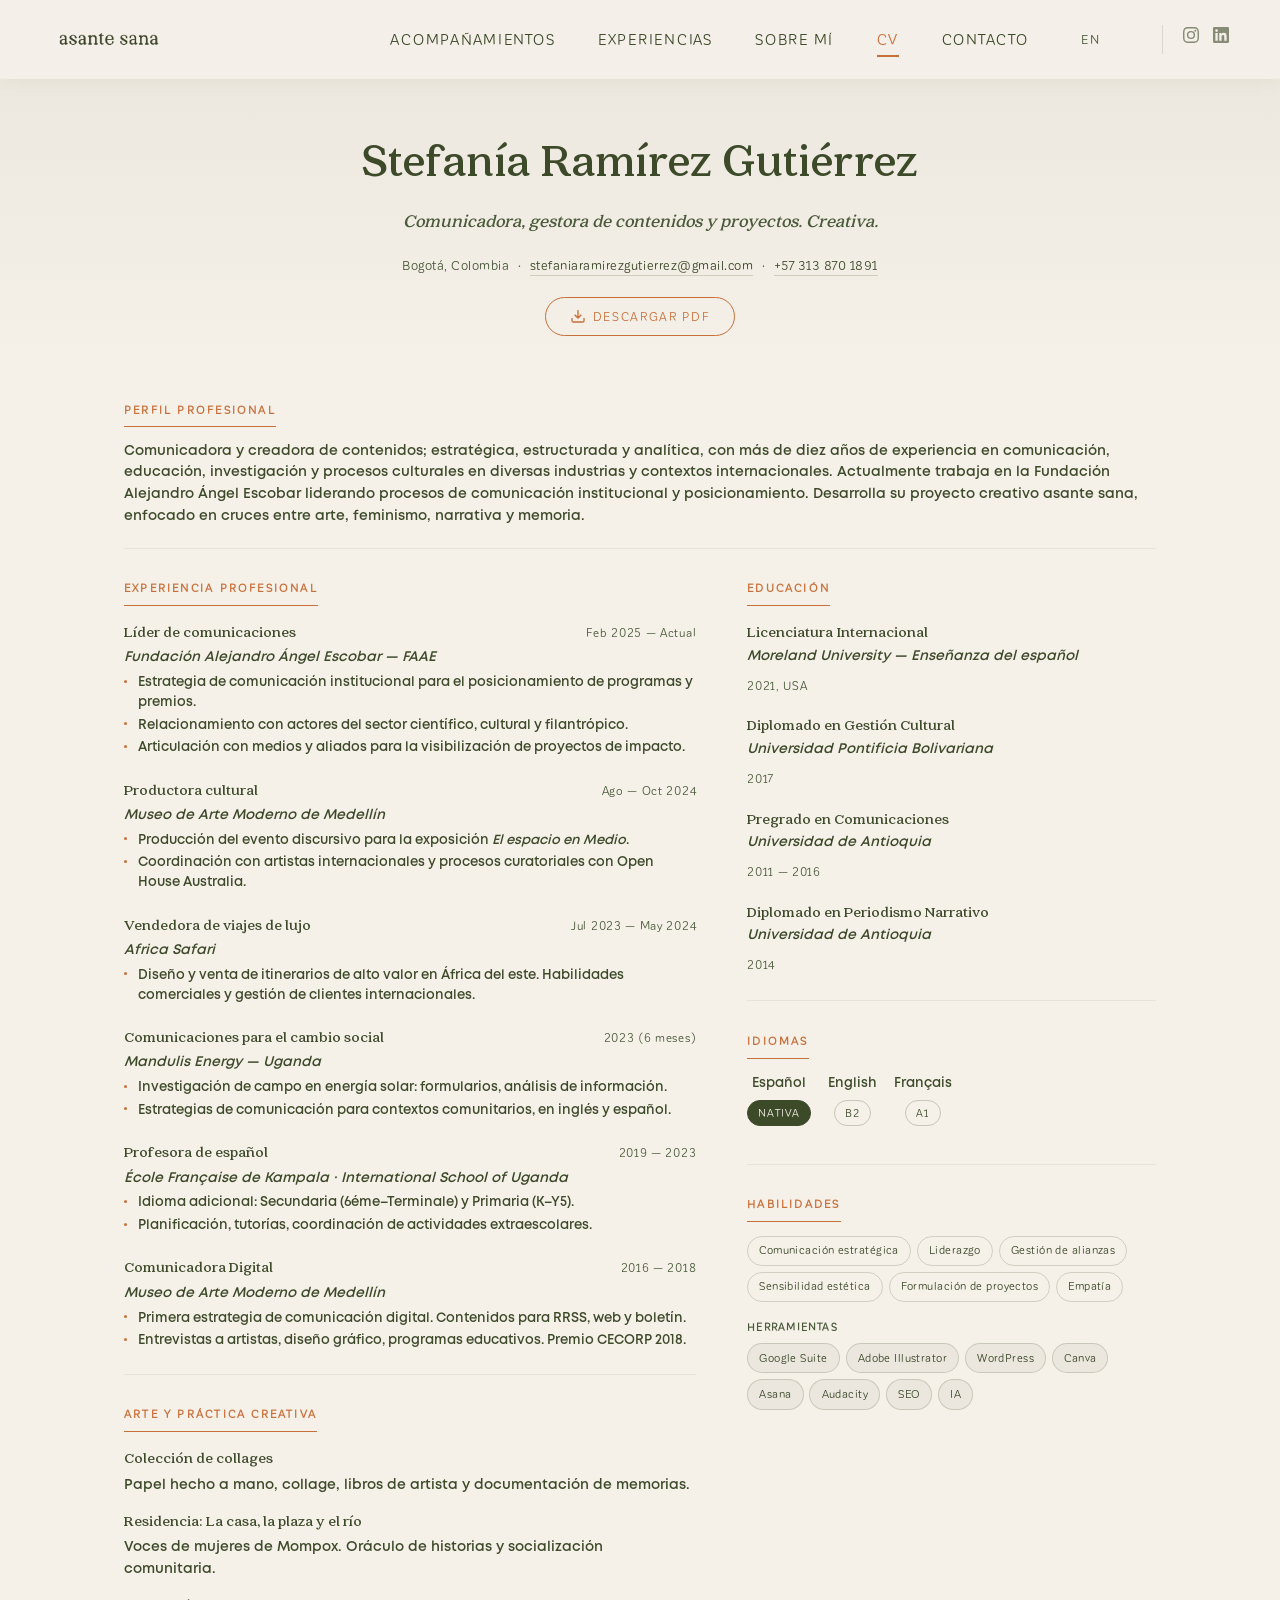
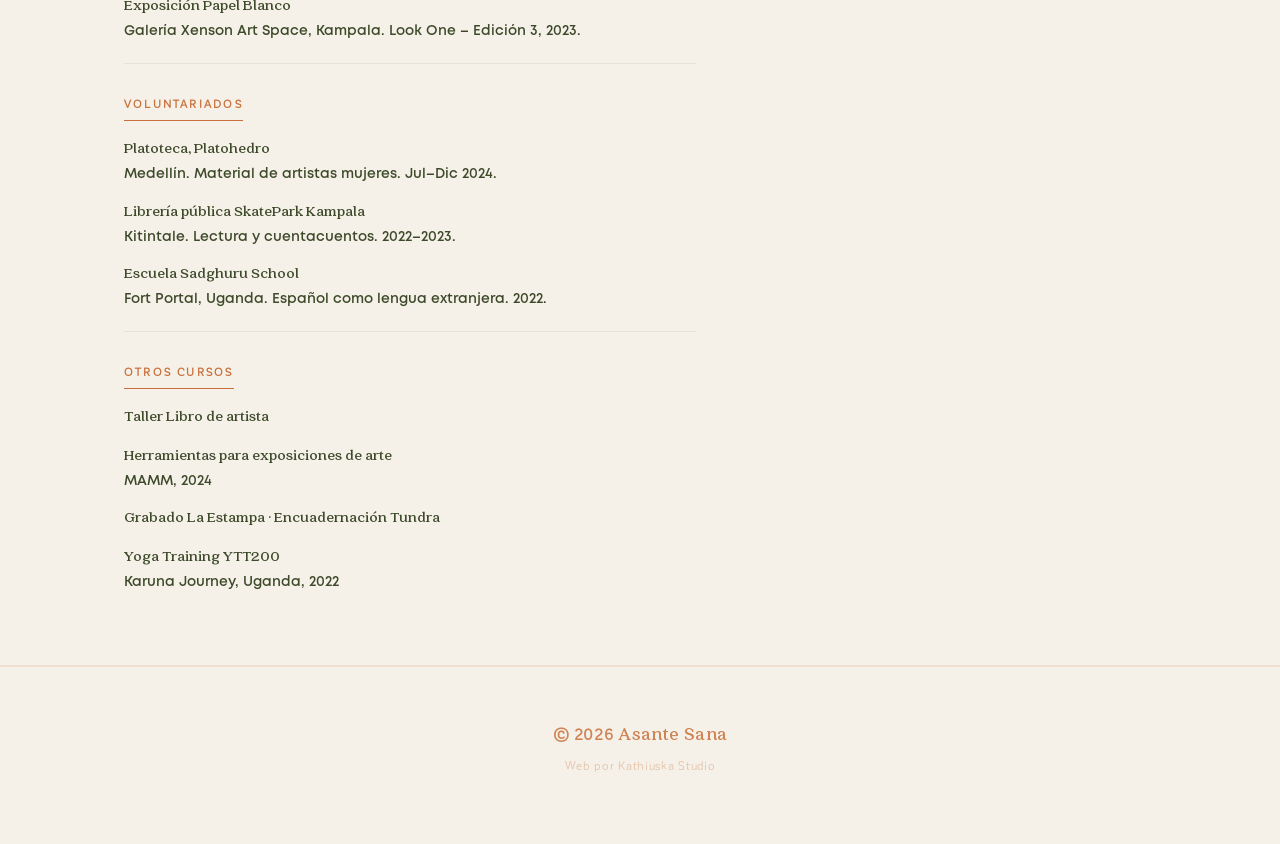
==== site/cv.html @ ee2e1db3 "CV: balance columns - move Arte/Voluntariados/Cursos to left side" ====
<!DOCTYPE html>
<html lang="es">
<head>
  <meta charset="UTF-8">
  <meta name="viewport" content="width=device-width, initial-scale=1.0">
  <title>CV — Stefanía Ramírez Gutiérrez | Asante Sana</title>
  <meta name="description" content="Hoja de vida de Stefanía Ramírez Gutiérrez. Comunicadora estratégica, gestora cultural y creadora con más de diez años de experiencia.">
  <link rel="stylesheet" href="index.css">
  <link rel="stylesheet" href="cv.css">
</head>
<body class="cv-page">

  <!-- ====== NAVIGATION ====== -->
  <nav class="nav scrolled" id="nav">
    <a href="index.html" class="nav__logo">
      <img src="img/logo/Logo AsanteSana-19.png" alt="Asante Sana">
    </a>
    <div class="nav__links" id="navLinks">
      <a href="index.html#servicios" class="nav__link">Acompañamientos</a>
      <a href="index.html#testimonios" class="nav__link">Experiencias</a>
      <a href="index.html#soy" class="nav__link">Sobre mí</a>
      <a href="cv.html" class="nav__link nav__link--active">CV</a>
      <a href="index.html#contacto" class="nav__link">Contacto</a>
      <a href="en.html" class="nav__lang">EN</a>
      <div class="nav__socials">
        <a href="https://www.instagram.com/hola_asante_sana/" target="_blank" aria-label="Instagram"><svg viewBox="0 0 24 24" width="16" height="16" fill="currentColor"><path d="M12 2.163c3.204 0 3.584.012 4.85.07 3.252.148 4.771 1.691 4.919 4.919.058 1.265.069 1.645.069 4.849 0 3.205-.012 3.584-.069 4.849-.149 3.225-1.664 4.771-4.919 4.919-1.266.058-1.644.07-4.85.07-3.204 0-3.584-.012-4.849-.07-3.26-.149-4.771-1.699-4.919-4.92-.058-1.265-.07-1.644-.07-4.849 0-3.204.013-3.583.07-4.849.149-3.227 1.664-4.771 4.919-4.919 1.266-.057 1.645-.069 4.849-.069zM12 0C8.741 0 8.333.014 7.053.072 2.695.272.273 2.69.073 7.052.014 8.333 0 8.741 0 12c0 3.259.014 3.668.072 4.948.2 4.358 2.618 6.78 6.98 6.98C8.333 23.986 8.741 24 12 24c3.259 0 3.668-.014 4.948-.072 4.354-.2 6.782-2.618 6.979-6.98.059-1.28.073-1.689.073-4.948 0-3.259-.014-3.667-.072-4.947-.196-4.354-2.617-6.78-6.979-6.98C15.668.014 15.259 0 12 0zm0 5.838a6.162 6.162 0 100 12.324 6.162 6.162 0 000-12.324zM12 16a4 4 0 110-8 4 4 0 010 8zm6.406-11.845a1.44 1.44 0 100 2.881 1.44 1.44 0 000-2.881z"/></svg></a>
        <a href="https://www.linkedin.com/in/stefaniarg/" target="_blank" aria-label="LinkedIn"><svg viewBox="0 0 24 24" width="16" height="16" fill="currentColor"><path d="M20.447 20.452h-3.554v-5.569c0-1.328-.027-3.037-1.852-3.037-1.853 0-2.136 1.445-2.136 2.939v5.667H9.351V9h3.414v1.561h.046c.477-.9 1.637-1.85 3.37-1.85 3.601 0 4.267 2.37 4.267 5.455v6.286zM5.337 7.433a2.062 2.062 0 01-2.063-2.065 2.064 2.064 0 112.063 2.065zm1.782 13.019H3.555V9h3.564v11.452zM22.225 0H1.771C.792 0 0 .774 0 1.729v20.542C0 23.227.792 24 1.771 24h20.451C23.2 24 24 23.227 24 22.271V1.729C24 .774 23.2 0 22.222 0h.003z"/></svg></a>
      </div>
    </div>
    <div class="nav__hamburger" id="hamburger" aria-label="Abrir menú">
      <span></span><span></span><span></span>
    </div>
  </nav>

  <!-- ====== CV HEADER ====== -->
  <header class="cv-header">
    <div class="container">
      <h1 class="cv-header__name">Stefanía Ramírez Gutiérrez</h1>
      <p class="cv-header__tagline">Comunicadora, gestora de contenidos y proyectos. Creativa.</p>
      <div class="cv-header__contact">
        <span>Bogotá, Colombia</span>
        <span>·</span>
        <a href="mailto:stefaniaramirezgutierrez@gmail.com">stefaniaramirezgutierrez@gmail.com</a>
        <span>·</span>
        <a href="https://wa.me/573138701891">+57 313 870 1891</a>
      </div>
      <a href="cv-stefania.pdf" download class="cv-header__download">
        <svg viewBox="0 0 24 24" width="16" height="16" fill="none" stroke="currentColor" stroke-width="2"><path d="M21 15v4a2 2 0 01-2 2H5a2 2 0 01-2-2v-4M7 10l5 5 5-5M12 15V3"/></svg>
        Descargar PDF
      </a>
    </div>
  </header>

  <!-- ====== CV BODY ====== -->
  <main class="cv-body">
    <div class="container">

      <!-- PERFIL -->
      <section class="cv-section">
        <h2 class="cv-section__title">Perfil profesional</h2>
        <div class="cv-section__content">
          <p>Comunicadora y creadora de contenidos; estratégica, estructurada y analítica, con más de diez años de experiencia en comunicación, educación, investigación y procesos culturales en diversas industrias y contextos internacionales. Actualmente trabaja en la Fundación Alejandro Ángel Escobar liderando procesos de comunicación institucional y posicionamiento. Desarrolla su proyecto creativo <strong>asante sana</strong>, enfocado en cruces entre arte, feminismo, narrativa y memoria.</p>
        </div>
      </section>

      <!-- 2-COLUMN GRID -->
      <div class="cv-grid">
        <!-- LEFT: Experiencia -->
        <div class="cv-col--main">
          <section class="cv-section">
            <h2 class="cv-section__title">Experiencia profesional</h2>
            <div class="cv-section__content">
              <div class="cv-entry">
                <div class="cv-entry__header"><h3 class="cv-entry__role">Líder de comunicaciones</h3><span class="cv-entry__date">Feb 2025 — Actual</span></div>
                <p class="cv-entry__org">Fundación Alejandro Ángel Escobar — FAAE</p>
                <ul class="cv-entry__list">
                  <li>Estrategia de comunicación institucional para el posicionamiento de programas y premios.</li>
                  <li>Relacionamiento con actores del sector científico, cultural y filantrópico.</li>
                  <li>Articulación con medios y aliados para la visibilización de proyectos de impacto.</li>
                </ul>
              </div>
              <div class="cv-entry">
                <div class="cv-entry__header"><h3 class="cv-entry__role">Productora cultural</h3><span class="cv-entry__date">Ago — Oct 2024</span></div>
                <p class="cv-entry__org">Museo de Arte Moderno de Medellín</p>
                <ul class="cv-entry__list">
                  <li>Producción del evento discursivo para la exposición <em>El espacio en Medio</em>.</li>
                  <li>Coordinación con artistas internacionales y procesos curatoriales con Open House Australia.</li>
                </ul>
              </div>
              <div class="cv-entry">
                <div class="cv-entry__header"><h3 class="cv-entry__role">Vendedora de viajes de lujo</h3><span class="cv-entry__date">Jul 2023 — May 2024</span></div>
                <p class="cv-entry__org">Africa Safari</p>
                <ul class="cv-entry__list"><li>Diseño y venta de itinerarios de alto valor en África del este. Habilidades comerciales y gestión de clientes internacionales.</li></ul>
              </div>
              <div class="cv-entry">
                <div class="cv-entry__header"><h3 class="cv-entry__role">Comunicaciones para el cambio social</h3><span class="cv-entry__date">2023 (6 meses)</span></div>
                <p class="cv-entry__org">Mandulis Energy — Uganda</p>
                <ul class="cv-entry__list">
                  <li>Investigación de campo en energía solar: formularios, análisis de información.</li>
                  <li>Estrategias de comunicación para contextos comunitarios, en inglés y español.</li>
                </ul>
              </div>
              <div class="cv-entry">
                <div class="cv-entry__header"><h3 class="cv-entry__role">Profesora de español</h3><span class="cv-entry__date">2019 — 2023</span></div>
                <p class="cv-entry__org">École Française de Kampala · International School of Uganda</p>
                <ul class="cv-entry__list">
                  <li>Idioma adicional: Secundaria (6éme–Terminale) y Primaria (K–Y5).</li>
                  <li>Planificación, tutorías, coordinación de actividades extraescolares.</li>
                </ul>
              </div>
              <div class="cv-entry">
                <div class="cv-entry__header"><h3 class="cv-entry__role">Comunicadora Digital</h3><span class="cv-entry__date">2016 — 2018</span></div>
                <p class="cv-entry__org">Museo de Arte Moderno de Medellín</p>
                <ul class="cv-entry__list">
                  <li>Primera estrategia de comunicación digital. Contenidos para RRSS, web y boletín.</li>
                  <li>Entrevistas a artistas, diseño gráfico, programas educativos. Premio CECORP 2018.</li>
                </ul>
              </div>
            </div>
          </section>

          <section class="cv-section">
            <h2 class="cv-section__title">Arte y práctica creativa</h2>
            <div class="cv-section__content">
              <div class="cv-entry cv-entry--compact"><h3 class="cv-entry__role">Colección de collages</h3><p class="cv-entry__desc">Papel hecho a mano, collage, libros de artista y documentación de memorias.</p></div>
              <div class="cv-entry cv-entry--compact"><h3 class="cv-entry__role">Residencia: La casa, la plaza y el río</h3><p class="cv-entry__desc">Voces de mujeres de Mompox. Oráculo de historias y socialización comunitaria.</p></div>
              <div class="cv-entry cv-entry--compact"><h3 class="cv-entry__role">Exposición Papel Blanco</h3><p class="cv-entry__desc">Galería Xenson Art Space, Kampala. Look One – Edición 3, 2023.</p></div>
            </div>
          </section>

          <section class="cv-section">
            <h2 class="cv-section__title">Voluntariados</h2>
            <div class="cv-section__content">
              <div class="cv-entry cv-entry--compact"><h3 class="cv-entry__role">Platoteca, Platohedro</h3><p class="cv-entry__desc">Medellín. Material de artistas mujeres. Jul–Dic 2024.</p></div>
              <div class="cv-entry cv-entry--compact"><h3 class="cv-entry__role">Librería pública SkatePark Kampala</h3><p class="cv-entry__desc">Kitintale. Lectura y cuentacuentos. 2022–2023.</p></div>
              <div class="cv-entry cv-entry--compact"><h3 class="cv-entry__role">Escuela Sadghuru School</h3><p class="cv-entry__desc">Fort Portal, Uganda. Español como lengua extranjera. 2022.</p></div>
            </div>
          </section>

          <section class="cv-section">
            <h2 class="cv-section__title">Otros cursos</h2>
            <div class="cv-section__content">
              <div class="cv-entry cv-entry--compact"><h3 class="cv-entry__role">Taller Libro de artista</h3></div>
              <div class="cv-entry cv-entry--compact"><h3 class="cv-entry__role">Herramientas para exposiciones de arte</h3><p class="cv-entry__desc">MAMM, 2024</p></div>
              <div class="cv-entry cv-entry--compact"><h3 class="cv-entry__role">Grabado La Estampa · Encuadernación Tundra</h3></div>
              <div class="cv-entry cv-entry--compact"><h3 class="cv-entry__role">Yoga Training YTT200</h3><p class="cv-entry__desc">Karuna Journey, Uganda, 2022</p></div>
            </div>
          </section>
        </div>

        <!-- RIGHT: Educación + Idiomas + Skills -->
        <div class="cv-col--side">
          <section class="cv-section">
            <h2 class="cv-section__title">Educación</h2>
            <div class="cv-section__content">
              <div class="cv-entry cv-entry--compact"><h3 class="cv-entry__role">Licenciatura Internacional</h3><p class="cv-entry__org">Moreland University — Enseñanza del español</p><span class="cv-entry__date">2021, USA</span></div>
              <div class="cv-entry cv-entry--compact"><h3 class="cv-entry__role">Diplomado en Gestión Cultural</h3><p class="cv-entry__org">Universidad Pontificia Bolivariana</p><span class="cv-entry__date">2017</span></div>
              <div class="cv-entry cv-entry--compact"><h3 class="cv-entry__role">Pregrado en Comunicaciones</h3><p class="cv-entry__org">Universidad de Antioquia</p><span class="cv-entry__date">2011 — 2016</span></div>
              <div class="cv-entry cv-entry--compact"><h3 class="cv-entry__role">Diplomado en Periodismo Narrativo</h3><p class="cv-entry__org">Universidad de Antioquia</p><span class="cv-entry__date">2014</span></div>
            </div>
          </section>

          <section class="cv-section">
            <h2 class="cv-section__title">Idiomas</h2>
            <div class="cv-langs">
              <div class="cv-lang"><span class="cv-lang__name">Español</span><span class="cv-lang__level cv-lang__level--native">Nativa</span></div>
              <div class="cv-lang"><span class="cv-lang__name">English</span><span class="cv-lang__level">B2</span></div>
              <div class="cv-lang"><span class="cv-lang__name">Français</span><span class="cv-lang__level">A1</span></div>
            </div>
          </section>

          <section class="cv-section">
            <h2 class="cv-section__title">Habilidades</h2>
            <div class="cv-skills">
              <span class="cv-skill">Comunicación estratégica</span>
              <span class="cv-skill">Liderazgo</span>
              <span class="cv-skill">Gestión de alianzas</span>
              <span class="cv-skill">Sensibilidad estética</span>
              <span class="cv-skill">Formulación de proyectos</span>
              <span class="cv-skill">Empatía</span>
            </div>
            <h3 class="cv-tools__title">Herramientas</h3>
            <div class="cv-skills">
              <span class="cv-skill cv-skill--tool">Google Suite</span>
              <span class="cv-skill cv-skill--tool">Adobe Illustrator</span>
              <span class="cv-skill cv-skill--tool">WordPress</span>
              <span class="cv-skill cv-skill--tool">Canva</span>
              <span class="cv-skill cv-skill--tool">Asana</span>
              <span class="cv-skill cv-skill--tool">Audacity</span>
              <span class="cv-skill cv-skill--tool">SEO</span>
              <span class="cv-skill cv-skill--tool">IA</span>
            </div>
          </section>


        </div>
      </div>


    </div>
  </main>

  <!-- ====== FOOTER ====== -->
  <footer class="footer">
    <p class="footer__copy">© 2026 <span class="footer__brand">Asante Sana</span></p>
    <p class="footer__credit">Web por <a href="https://kathiuska.com" target="_blank">Kathiuska Studio</a></p>
  </footer>

  <script>
    // Mobile hamburger
    const hamburger = document.getElementById('hamburger');
    const navLinks = document.getElementById('navLinks');
    if (hamburger) {
      hamburger.addEventListener('click', () => {
        hamburger.classList.toggle('active');
        navLinks.classList.toggle('open');
      });
    }
  </script>
</body>
</html>
---- site/index.css ----
/* ========== FONTS ========== */
@font-face {
  font-family: 'Quincy CF';
  src: url('fonts/Quincy CF Bold.ttf') format('truetype');
  font-weight: 700;
  font-style: normal;
}
@font-face {
  font-family: 'Mont';
  src: url('fonts/Mont-SemiBold.otf') format('opentype');
  font-weight: 600;
  font-style: normal;
}
@font-face {
  font-family: 'Corporative Sans';
  src: url('fonts/CorporativeSansRegular.otf') format('opentype');
  font-weight: 400;
  font-style: normal;
}

/* ========== VARIABLES ========== */
:root {
  --color-olive: #3D4A2A;
  --color-olive-light: #4E5E38;
  --color-olive-dark: #2C3620;
  --color-cream: #F5F0E8;
  --color-cream-dark: #EDE6D8;
  --color-terracotta: #C8703A;
  --color-terracotta-light: #D4844F;
  --color-white: #FEFCF9;
  --color-black: #1A1A1A;
  --color-text: #3D4A2A;
  --color-text-light: #4A5A3A;
  --font-display: 'Quincy CF', 'Georgia', serif;
  --font-body: 'Mont', 'Helvetica Neue', sans-serif;
  --font-detail: 'Corporative Sans', 'Helvetica', sans-serif;
  --transition: 0.4s cubic-bezier(0.25, 0.46, 0.45, 0.94);
  --transition-slow: 0.8s cubic-bezier(0.25, 0.46, 0.45, 0.94);
}

/* ========== RESET ========== */
*, *::before, *::after { box-sizing: border-box; margin: 0; padding: 0; }
html { scroll-behavior: smooth; font-size: 17px; }
body {
  font-family: var(--font-body);
  background-color: var(--color-cream);
  color: var(--color-text);
  line-height: 1.7;
  overflow-x: hidden;
  -webkit-font-smoothing: antialiased;
  text-rendering: optimizeLegibility;
}
::selection {
  background: rgba(200, 112, 58, 0.2);
  color: var(--color-olive-dark);
}
a { color: inherit; text-decoration: none; }
ul, ol { list-style: none; }
img { max-width: 100%; height: auto; display: block; }
button { cursor: pointer; border: none; background: none; font-family: inherit; }

/* ========== SCROLLBAR ========== */
::-webkit-scrollbar { width: 6px; }
::-webkit-scrollbar-track { background: var(--color-cream); }
::-webkit-scrollbar-thumb { background: var(--color-olive-light); border-radius: 3px; }

/* ========== NAVIGATION ========== */
.nav {
  position: fixed;
  top: 0; left: 0; right: 0;
  z-index: 1000;
  padding: 1.2rem 3rem;
  display: flex;
  justify-content: space-between;
  align-items: center;
  transition: background 0.6s ease, box-shadow 0.6s ease;
  background: transparent;
}
.nav.scrolled {
  background: rgba(245, 240, 232, 0.95);
  backdrop-filter: blur(12px);
  -webkit-backdrop-filter: blur(12px);
  box-shadow: 0 1px 20px rgba(61, 74, 42, 0.06);
}
/* Nav on olive sections */
.nav.nav--olive.scrolled {
  background: rgba(44, 54, 32, 0.92);
  box-shadow: 0 1px 20px rgba(0, 0, 0, 0.1);
}
.nav.nav--olive.scrolled .nav__link { color: var(--color-cream); }
.nav.nav--olive.scrolled .nav__link:hover { color: var(--color-terracotta-light); }
.nav.nav--olive.scrolled .nav__logo img { filter: brightness(0) invert(1); }
.nav.nav--olive.scrolled .nav__cta { border-color: rgba(245,240,232,0.4); color: var(--color-cream); }
.nav.nav--olive.scrolled .nav__lang { color: rgba(245, 240, 232, 0.5); }
/* Nav on terracotta sections */
.nav.nav--terracotta.scrolled {
  background: rgba(170, 80, 35, 0.92);
  box-shadow: 0 1px 20px rgba(0, 0, 0, 0.1);
}
.nav.nav--terracotta.scrolled .nav__link { color: var(--color-cream); }
.nav.nav--terracotta.scrolled .nav__link:hover { opacity: 0.7; }
.nav.nav--terracotta.scrolled .nav__logo img { filter: brightness(0) invert(1); }
.nav.nav--terracotta.scrolled .nav__cta { border-color: rgba(245,240,232,0.4); color: var(--color-cream); }
.nav.nav--terracotta.scrolled .nav__lang { color: rgba(245, 240, 232, 0.5); }
.nav__logo img {
  height: 38px;
  transition: height 0.4s ease, filter 0.6s ease;
  filter: brightness(0) invert(1);
}
.nav.scrolled .nav__logo img { height: 32px; filter: none; }
.nav__links {
  display: flex;
  gap: 2.5rem;
  align-items: center;
}
.nav__link {
  font-family: var(--font-detail);
  font-size: 0.85rem;
  letter-spacing: 0.12em;
  text-transform: uppercase;
  color: var(--color-cream);
  position: relative;
  padding: 0.3rem 0;
  transition: color 0.6s ease;
}
.nav.scrolled .nav__link { color: var(--color-olive); }
.nav__link::after {
  content: '';
  position: absolute;
  bottom: 0; left: 0;
  width: 0; height: 1.5px;
  background: var(--color-cream);
  transition: width 0.4s ease, background 0.6s ease;
}
.nav.scrolled .nav__link::after { background: var(--color-terracotta); }
.nav__link:hover::after { width: 100%; }
.nav__link:hover { color: var(--color-cream); opacity: 0.8; }
.nav.scrolled .nav__link:hover { color: var(--color-terracotta); opacity: 1; }
.nav__cta {
  font-family: var(--font-detail);
  font-size: 0.8rem;
  letter-spacing: 0.12em;
  text-transform: uppercase;
  padding: 0.7rem 1.8rem;
  border: 1.5px solid rgba(245, 240, 232, 0.6);
  border-radius: 50px;
  color: var(--color-cream);
  transition: color 0.6s ease, border-color 0.6s ease, background 0.3s ease;
}
.nav.scrolled .nav__cta { border-color: var(--color-olive); color: var(--color-olive); }
.nav__cta:hover {
  background: var(--color-cream);
  color: var(--color-terracotta);
  border-color: var(--color-cream);
}
.nav.scrolled .nav__cta:hover {
  background: var(--color-olive);
  color: var(--color-cream);
}
.nav__lang {
  font-family: var(--font-detail);
  font-size: 0.72rem;
  letter-spacing: 0.15em;
  text-transform: uppercase;
  color: rgba(245, 240, 232, 0.6);
  padding: 0.5rem 0.6rem;
  display: inline-block;
  text-decoration: none;
  cursor: pointer;
  transition: color 0.6s ease;
}
.nav.scrolled .nav__lang { color: var(--color-text-light); }
.nav__lang:hover { color: var(--color-terracotta); }
.nav__socials {
  display: flex;
  gap: 0.8rem;
  align-items: center;
  margin-left: 0.5rem;
  padding-left: 1.2rem;
  border-left: 1px solid rgba(245, 240, 232, 0.2);
}
.nav.scrolled .nav__socials { border-left-color: rgba(61, 74, 42, 0.15); }
.nav__socials a {
  color: var(--color-cream);
  opacity: 0.6;
  transition: opacity 0.3s ease, color 0.6s ease;
}
.nav__socials a:hover { opacity: 1; }
.nav.scrolled .nav__socials a { color: var(--color-olive); }
/* Mobile menu */
.nav__hamburger {
  display: none;
  flex-direction: column;
  gap: 5px;
  cursor: pointer;
  z-index: 1001;
}
.nav__hamburger span {
  width: 24px; height: 2px;
  background: var(--color-cream);
  transition: background 0.6s ease, transform 0.3s ease, opacity 0.3s ease;
  display: block;
}
.nav.scrolled .nav__hamburger span { background: var(--color-olive); }
.nav__hamburger.active span:nth-child(1) { transform: rotate(45deg) translate(5px, 5px); }
.nav__hamburger.active span:nth-child(2) { opacity: 0; }
.nav__hamburger.active span:nth-child(3) { transform: rotate(-45deg) translate(5px, -5px); }

/* ========== HERO ========== */
.hero {
  min-height: 100vh;
  display: flex;
  flex-direction: column;
  justify-content: center;
  align-items: center;
  text-align: center;
  padding: 6rem 2rem 4rem;
  position: relative;
  overflow: hidden;
  background: linear-gradient(160deg, #C8703A 0%, #B5612E 35%, #A05528 70%, #8B4722 100%);
}
.hero__texture {
  position: absolute;
  top: 0; left: 0; right: 0; bottom: 0;
  opacity: 0.08;
  background-image: url('img/paper10.jpg');
  background-size: cover;
  background-position: center;
  pointer-events: none;
  mix-blend-mode: soft-light;
}
.hero__canvas {
  position: absolute;
  top: 0; left: 0;
  width: 100%; height: 100%;
  pointer-events: none;
  z-index: 1;
  transition: opacity 0.4s ease;
}
.hero__logo {
  position: relative;
  z-index: 2;
  width: min(420px, 70vw);
  margin-bottom: 1.2rem;
  animation: fadeUp 1.2s var(--transition) both;
}
.hero__tagline {
  font-family: var(--font-detail);
  font-size: 0.9rem;
  letter-spacing: 0.3em;
  text-transform: uppercase;
  color: rgba(245, 240, 232, 0.7);
  margin-bottom: 3rem;
  animation: fadeUp 1.2s var(--transition) 0.3s both;
}
.hero__mission {
  position: relative;
  z-index: 2;
  max-width: 700px;
  font-family: var(--font-display);
  font-size: clamp(1.5rem, 3vw, 2.1rem);
  line-height: 1.55;
  color: var(--color-cream);
  animation: fadeUp 1.2s var(--transition) 0.5s both;
  text-wrap: balance;
}
.hero__scroll {
  position: absolute;
  bottom: 2.5rem;
  left: 50%;
  transform: translateX(-50%);
  animation: bounce 2.5s infinite;
  z-index: 2;
}
.hero__scroll span {
  display: block;
  width: 1px;
  height: 48px;
  background: linear-gradient(to bottom, rgba(245, 240, 232, 0), rgba(245, 240, 232, 0.5));
  margin: 0 auto;
}

/* ========== SECTION COMMON ========== */
.section {
  padding: 7rem 3rem;
  position: relative;
}
.section--alt { background: var(--color-olive); }
.section__label {
  font-family: var(--font-detail);
  font-size: 0.75rem;
  letter-spacing: 0.25em;
  text-transform: uppercase;
  color: var(--color-terracotta);
  margin-bottom: 1.2rem;
}
.section__title {
  font-family: var(--font-display);
  font-size: clamp(2rem, 4vw, 3rem);
  color: var(--color-olive);
  margin-bottom: 1.5rem;
  line-height: 1.2;
  text-wrap: balance;
}
.section__text {
  max-width: 700px;
  font-family: var(--font-detail);
  font-size: 1.05rem;
  line-height: 1.9;
  color: var(--color-text-light);
  text-align: justify;
  text-wrap: pretty;
  hyphens: auto;
  -webkit-hyphens: auto;
}
.container { max-width: 1200px; margin: 0 auto; }

/* ========== SOY / ABOUT ========== */
#soy {
  background-color: var(--color-cream);
}
#soy .section__label {
  color: var(--color-terracotta);
}
#soy .section__title {
  color: var(--color-olive);
}
#soy .about__bio {
  color: var(--color-text-light);
}
.about { overflow: hidden; }

/* ========== MISSION ========== */
.mission {
  padding: 8rem 2rem;
  text-align: center;
  background: var(--color-cream);
}
.mission__text {
  font-family: var(--font-display);
  font-size: clamp(1.8rem, 4vw, 3.2rem);
  font-weight: 700;
  line-height: 1.35;
  color: var(--color-olive);
  max-width: 800px;
  margin: 0 auto 2rem;
  text-wrap: balance;
}
.mission__cta {
  font-family: var(--font-detail);
  font-size: 0.82rem;
  letter-spacing: 0.18em;
  text-transform: uppercase;
  color: var(--color-terracotta);
  text-decoration: none;
  border-bottom: 1.5px solid var(--color-terracotta);
  padding-bottom: 0.4rem;
  transition: var(--transition);
}
.mission__cta:hover { opacity: 0.6; }

/* ========== ABOUT CTA ========== */
.about__cta {
  display: inline-block;
  margin-top: 1.5rem;
  font-family: var(--font-detail);
  font-size: 0.82rem;
  letter-spacing: 0.12em;
  color: var(--color-terracotta);
  text-decoration: none;
  border-bottom: 1px solid rgba(200, 112, 58, 0.3);
  padding-bottom: 0.3rem;
  transition: var(--transition);
}
.about__cta:hover {
  border-bottom-color: var(--color-terracotta);
}
.about__grid {
  display: grid;
  grid-template-columns: 1fr 1fr;
  gap: 5rem;
  align-items: center;
}
.about__image-wrap {
  position: relative;
  border-radius: 50% 50% 8px 8px / 38% 38% 8px 8px;
  overflow: hidden;
  aspect-ratio: 3/4;
}
.about__image-wrap img {
  width: 100%;
  height: 100%;
  object-fit: cover;
  object-position: center 20%;
  transition: var(--transition-slow);
}
.about__image-wrap:hover img { transform: scale(1.03); }
.about__image-frame {
  position: absolute;
  top: -12px; left: -12px; right: -12px; bottom: -12px;
  border: 1.5px solid var(--color-terracotta-light);
  border-radius: 50% 50% 12px 12px / 38% 38% 12px 12px;
  opacity: 0.35;
  pointer-events: none;
  transition: opacity var(--transition);
}
.about__image-wrap:hover .about__image-frame {
  opacity: 0.6;
}
.about__content { padding: 2rem 0; }
.about__bio {
  font-family: var(--font-detail);
  font-size: 1.1rem;
  line-height: 2;
  color: var(--color-text-light);
  margin-bottom: 1.5rem;
  text-align: justify;
  text-wrap: pretty;
  hyphens: auto;
  -webkit-hyphens: auto;
}

/* ========== SERVICES ========== */
#servicios {
  background: var(--color-olive);
  position: relative;
  overflow: hidden;
}
#leavesCanvas {
  position: absolute;
  top: 0; left: 0;
  width: 100%; height: 100%;
  pointer-events: none;
  z-index: 0;
}
#servicios .container {
  position: relative;
  z-index: 1;
}
#servicios .section__title {
  color: var(--color-cream);
}
.services__intro {
  text-align: center;
  max-width: 600px;
  margin: 0 auto 4rem;
}
.services__intro .section__text {
  margin: 0 auto;
  color: rgba(245, 240, 232, 0.75);
  font-family: var(--font-detail);
  font-size: 1.15rem;
  font-style: normal;
  line-height: 1.85;
  text-wrap: balance;
  text-align: center;
}
.services__modal-btn {
  display: inline-flex;
  align-items: center;
  gap: 0.5rem;
  margin-top: 1.5rem;
  font-family: var(--font-detail);
  font-size: 0.82rem;
  letter-spacing: 0.12em;
  text-transform: uppercase;
  color: var(--color-cream);
  padding: 0.8rem 2rem;
  border: 1.5px solid rgba(245, 240, 232, 0.4);
  border-radius: 50px;
  cursor: pointer;
  transition: var(--transition);
  background: transparent;
}
.services__modal-btn:hover {
  background: var(--color-cream);
  color: var(--color-olive);
  border-color: var(--color-cream);
}
.services__modal-btn svg {
  transition: transform 0.3s ease;
}
.services__modal-btn:hover svg {
  transform: translate(2px, -2px);
}
.services__grid {
  display: grid;
  grid-template-columns: repeat(auto-fit, minmax(320px, 1fr));
  gap: 2rem;
}
.service-card {
  background: var(--color-cream);
  border-radius: 4px 24px 4px 24px;
  padding: 2.5rem;
  position: relative;
  overflow: hidden;
  transition: transform 0.5s ease, box-shadow 0.5s ease, background 0.4s ease;
  border: none;
  box-shadow: 0 4px 20px rgba(0, 0, 0, 0.06);
  display: flex;
  flex-direction: column;
  align-items: center;
  text-align: center;
}
.service-card::before {
  content: '';
  position: absolute;
  top: 0; right: 0;
  width: 40px; height: 40px;
  background: var(--color-olive);
  opacity: 0.04;
  border-radius: 0 24px 0 20px;
  transition: var(--transition);
}
.service-card:hover {
  background: var(--color-white);
  transform: translateY(-5px);
  box-shadow: 0 16px 48px rgba(0, 0, 0, 0.1);
}
.service-card:hover::before {
  opacity: 0.08;
}
/* Alternating corner radius for variety */
.service-card:nth-child(2n) {
  border-radius: 24px 4px 24px 4px;
}
.service-card:nth-child(2n)::before {
  right: auto; left: 0;
  border-radius: 24px 0 20px 0;
}
/* Icon styles — terracotta color + autofill reveal */
.service-card__icon {
  width: 48px;
  height: 48px;
  object-fit: contain;
  margin-bottom: 1rem;
  /* Recolor to terracotta #C8703A */
  filter: brightness(0) saturate(100%) invert(46%) sepia(56%) saturate(600%) hue-rotate(348deg) brightness(92%) contrast(90%);
  opacity: 0;
  clip-path: circle(0% at 50% 50%);
  transition: clip-path 1s ease-out, opacity 0.6s ease, transform 0.4s ease;
}
/* Autofill: icon reveals when card scrolls into view */
.service-card.visible .service-card__icon {
  opacity: 0.85;
  clip-path: circle(75% at 50% 50%);
}
.service-card:hover .service-card__icon {
  transform: scale(1.1) rotate(-5deg);
  opacity: 1;
}
.service-card__title {
  font-family: var(--font-display);
  font-size: 1.3rem;
  color: var(--color-olive);
  margin-bottom: 0.8rem;
  line-height: 1.3;
  text-align: center;
}
.service-card__desc {
  font-family: var(--font-detail);
  font-size: 0.95rem;
  line-height: 1.8;
  color: var(--color-text-light);
  text-align: justify;
  text-wrap: pretty;
  hyphens: auto;
  -webkit-hyphens: auto;
}
.service-card__line {
  position: absolute;
  bottom: 0; left: 0; right: 0;
  height: 3px;
  background: linear-gradient(90deg, transparent 5%, var(--color-terracotta) 50%, transparent 95%);
  opacity: 0;
  transition: var(--transition);
}
.service-card:hover .service-card__line { opacity: 0.6; }

/* ========== ICON STRIP ========== */
.icon-strip {
  display: flex;
  justify-content: center;
  align-items: center;
  gap: 3rem;
  padding: 3.5rem 2rem;
  flex-wrap: wrap;
  background: var(--color-cream);
  border-top: 2px solid rgba(200, 112, 58, 0.12);
  border-bottom: 2px solid rgba(200, 112, 58, 0.12);
}
.icon-strip img {
  height: 42px;
  width: auto;
  object-fit: contain;
  opacity: 0.3;
  filter: grayscale(40%);
  transition: var(--transition);
}
.icon-strip img:hover { opacity: 0.7; filter: grayscale(0%); transform: scale(1.1) rotate(-3deg); }

/* ========== TESTIMONIALS ========== */
#testimonios {
  background: var(--color-cream);
  padding: 6rem 3rem;
  border-top: 2px solid rgba(200, 112, 58, 0.10);
}
#testimonios .section__title {
  color: var(--color-olive);
  text-align: center;
  margin-bottom: 3rem;
}
.testimonials__wrapper {
  max-width: 700px;
  margin: 0 auto;
  text-align: center;
  position: relative;
  min-height: 260px;
}
.testimonial {
  position: absolute;
  top: 0; left: 0; right: 0;
  opacity: 0;
  transform: translateY(20px);
  transition: var(--transition-slow);
  pointer-events: none;
}
.testimonial.active {
  opacity: 1;
  transform: translateY(0);
  pointer-events: auto;
}
.testimonial__quote {
  font-family: var(--font-display);
  font-size: clamp(1.2rem, 2.4vw, 1.55rem);
  line-height: 1.8;
  color: var(--color-olive);
  margin-bottom: 2rem;
  font-style: italic;
  text-wrap: balance;
}
.testimonial__quote::before { content: '\201C'; font-size: 1.5em; vertical-align: -0.15em; margin-right: 0.1em; color: var(--color-terracotta); }
.testimonial__quote::after { content: '\201D'; font-size: 1.5em; vertical-align: -0.15em; margin-left: 0.1em; color: var(--color-terracotta); }
.testimonial__author {
  font-family: var(--font-detail);
  font-size: 0.82rem;
  letter-spacing: 0.12em;
  text-transform: uppercase;
  color: var(--color-terracotta);
}
.testimonials__dots {
  display: flex;
  justify-content: center;
  gap: 1rem;
  margin-top: 1.5rem;
}
.testimonials__dot {
  width: 9px; height: 9px;
  border-radius: 50%;
  background: var(--color-olive);
  opacity: 0.2;
  cursor: pointer;
  transition: var(--transition);
}
.testimonials__dot.active { opacity: 1; background: var(--color-terracotta); transform: scale(1.3); }

/* ========== PROJECTS ========== */
.projects {
  background: var(--color-cream);
  color: var(--color-olive);
  padding: 6rem 3rem;
  border-top: 2px solid rgba(200, 112, 58, 0.15);
}
.projects .section__title {
  color: var(--color-olive);
  text-align: center;
  margin-bottom: 0.8rem;
}
.projects__subtitle {
  text-align: center;
  font-family: var(--font-detail);
  font-size: 1.15rem;
  color: var(--color-text-light);
  margin-bottom: 3.5rem;
}
.projects__grid {
  display: grid;
  grid-template-columns: repeat(3, 1fr);
  gap: 2.5rem;
  max-width: 1200px;
  margin: 0 auto;
}
.project-card {
  background: var(--color-white);
  border-radius: 16px;
  padding: 0;
  border: 1px solid rgba(61, 74, 42, 0.06);
  transition: transform 0.5s ease, box-shadow 0.5s ease;
  text-align: left;
  overflow: hidden;
  display: flex;
  flex-direction: column;
}
.project-card:hover {
  box-shadow: 0 20px 50px rgba(61, 74, 42, 0.12);
  transform: translateY(-6px);
}
.project-card__thumb {
  width: 100%;
  height: 220px;
  object-fit: cover;
  transition: transform 0.6s ease;
}
.project-card:hover .project-card__thumb {
  transform: scale(1.05);
}
.project-card__year {
  padding: 1.8rem 2rem 0;
  font-family: var(--font-detail);
  font-size: 0.78rem;
  letter-spacing: 0.18em;
  text-transform: uppercase;
  color: var(--color-terracotta);
  margin-bottom: 0.5rem;
}
.project-card__title {
  font-family: var(--font-display);
  font-size: 1.3rem;
  color: var(--color-olive);
  margin-bottom: 0.8rem;
  padding: 0 2rem;
  line-height: 1.3;
}
.project-card__desc {
  font-family: var(--font-detail);
  font-size: 0.95rem;
  line-height: 1.75;
  color: var(--color-text-light);
  margin-bottom: 1.2rem;
  padding: 0 2rem;
  text-wrap: pretty;
}
.project-card__link {
  font-family: var(--font-detail);
  font-size: 0.85rem;
  font-weight: 600;
  letter-spacing: 0.1em;
  text-transform: uppercase;
  color: var(--color-terracotta);
  display: inline-flex;
  align-items: center;
  gap: 0.5rem;
  transition: var(--transition);
  border-bottom: 1px solid rgba(200, 112, 58, 0.3);
  padding-bottom: 2px;
  margin: auto 2rem 2rem;
}
.project-card:hover .project-card__link { border-color: var(--color-terracotta); gap: 0.8rem; }
.project-card__link::after { content: '→'; }

/* ========== CONTACT ========== */
#contacto {
  background: var(--color-cream);
  padding: 6rem 3rem;
  border-top: 2px solid rgba(200, 112, 58, 0.10);
}
#contacto .section__title {
  color: var(--color-olive);
  margin-bottom: 0.8rem;
  text-align: center;
}
#contacto .section__text {
  color: var(--color-text-light);
  text-align: center;
  max-width: 500px;
  margin: 0 auto 3rem;
}
.contact__grid {
  display: grid;
  grid-template-columns: 1.4fr 0.8fr;
  gap: 3rem;
  max-width: 960px;
  margin: 0 auto;
  align-items: start;
}
.contact__form { display: flex; flex-direction: column; gap: 1.5rem; }
.contact__input, .contact__textarea {
  width: 100%;
  padding: 1rem 1.5rem;
  border: 1.5px solid rgba(61, 74, 42, 0.12);
  border-radius: 12px;
  background: var(--color-white);
  font-family: var(--font-detail);
  font-size: 0.95rem;
  color: var(--color-olive);
  transition: var(--transition);
  outline: none;
}
.contact__input:focus, .contact__textarea:focus {
  border-color: var(--color-olive);
  box-shadow: 0 0 0 3px rgba(61, 74, 42, 0.1);
}
.contact__input::placeholder, .contact__textarea::placeholder {
  color: var(--color-text-light);
  opacity: 0.5;
}
.contact__textarea { min-height: 140px; resize: vertical; }
.contact__submit {
  align-self: center;
  font-family: var(--font-detail);
  font-size: 0.85rem;
  letter-spacing: 0.12em;
  text-transform: uppercase;
  padding: 1rem 3rem;
  background: var(--color-olive);
  color: var(--color-cream);
  border-radius: 50px;
  transition: var(--transition);
}
.contact__submit:hover {
  background: var(--color-terracotta);
  color: var(--color-cream);
  transform: translateY(-2px);
}
.contact__info {
  background: var(--color-white);
  border: 1.5px solid rgba(61, 74, 42, 0.08);
  border-radius: 4px 24px 4px 24px;
  padding: 2.2rem 2rem;
  display: flex;
  flex-direction: column;
  align-items: center;
  justify-content: center;
  text-align: center;
}
.contact__info-item {
  display: flex;
  align-items: center;
  justify-content: center;
  gap: 0.6rem;
  margin-bottom: 0.9rem;
  font-family: var(--font-detail);
  font-size: 0.88rem;
  color: var(--color-text-light);
}
.contact__info-item:last-of-type { margin-bottom: 0; }
.contact__info-item a { color: var(--color-text-light); transition: var(--transition); }
.contact__info-item a:hover { color: var(--color-terracotta); }
.contact__info-icon {
  width: 18px; height: 18px;
  flex-shrink: 0;
  opacity: 0.45;
  color: var(--color-olive);
}
.contact__socials {
  display: flex;
  justify-content: center;
  gap: 0.8rem;
  margin-top: 0.5rem;
  padding-top: 0.7rem;
  border-top: 1px solid rgba(200, 112, 58, 0.08);
  width: 100%;
}
.contact__social {
  width: 40px; height: 40px;
  border-radius: 50%;
  border: 1.5px solid rgba(61, 74, 42, 0.10);
  display: flex;
  align-items: center;
  justify-content: center;
  transition: var(--transition);
}
.contact__social:hover {
  background: var(--color-olive);
  border-color: var(--color-olive);
}
.contact__social:hover svg { fill: var(--color-cream); stroke: var(--color-cream); }
.contact__social svg { width: 17px; height: 17px; fill: var(--color-olive); transition: var(--transition); }

/* ========== FOOTER ========== */
.footer {
  background: var(--color-cream);
  padding: 3rem 3rem 4rem;
  display: flex;
  flex-direction: column;
  align-items: center;
  gap: 0.4rem;
  border-top: 2px solid rgba(200, 112, 58, 0.15);
}
.footer__copy {
  font-family: var(--font-detail);
  font-size: 0.9rem;
  font-weight: 600;
  letter-spacing: 0.06em;
  color: var(--color-terracotta);
  opacity: 0.85;
}
.footer__copy .footer__brand {
  font-family: var(--font-display);
  font-size: 1.1rem;
  font-weight: 700;
  letter-spacing: 0.02em;
}
.footer__credit {
  font-family: var(--font-detail);
  font-size: 0.68rem;
  font-weight: 500;
  letter-spacing: 0.06em;
  color: var(--color-terracotta);
  opacity: 0.35;
}
.footer__credit a {
  color: var(--color-terracotta);
  text-decoration: none;
  transition: var(--transition);
}
.footer__credit a:hover {
  color: var(--color-olive);
  opacity: 1;
}
.footer__message {
  font-family: var(--font-body);
  font-size: 0.82rem;
  line-height: 1.6;
  color: var(--color-terracotta);
  opacity: 0.6;
  max-width: 480px;
  text-align: center;
}
.footer__links {
  display: flex;
  flex-direction: column;
  gap: 0.3rem;
  align-items: center;
}
.footer__doc-link {
  font-family: var(--font-detail);
  font-size: 0.78rem;
  letter-spacing: 0.08em;
  color: var(--color-olive);
  text-decoration: none;
  border-bottom: 1px solid transparent;
  transition: var(--transition);
}
.footer__doc-link:hover {
  border-bottom-color: var(--color-olive);
}

/* ========== PROCESS MODAL ========== */
.process-modal {
  position: fixed;
  top: 0; left: 0; right: 0; bottom: 0;
  z-index: 2000;
  display: flex;
  align-items: center;
  justify-content: center;
  opacity: 0;
  pointer-events: none;
  transition: opacity 0.4s ease;
}
.process-modal.open {
  opacity: 1;
  pointer-events: auto;
}
.process-modal__overlay {
  position: absolute;
  top: 0; left: 0; right: 0; bottom: 0;
  background: rgba(26, 26, 26, 0.7);
  backdrop-filter: blur(8px);
  -webkit-backdrop-filter: blur(8px);
}
.process-modal__content {
  position: relative;
  background: var(--color-cream);
  border-radius: 20px;
  max-width: 860px;
  width: 90vw;
  max-height: 85vh;
  overflow-y: auto;
  padding: 3rem;
  transform: translateY(30px) scale(0.96);
  transition: transform 0.4s cubic-bezier(0.25, 0.46, 0.45, 0.94);
}
.process-modal.open .process-modal__content {
  transform: translateY(0) scale(1);
}
.process-modal__close {
  position: absolute;
  top: 1.2rem; right: 1.2rem;
  width: 40px; height: 40px;
  border-radius: 50%;
  display: flex;
  align-items: center;
  justify-content: center;
  background: rgba(61, 74, 42, 0.06);
  color: var(--color-olive);
  cursor: pointer;
  transition: var(--transition);
  border: none;
}
.process-modal__close:hover {
  background: var(--color-olive);
  color: var(--color-cream);
}
.process-modal__title {
  font-family: var(--font-display);
  font-size: clamp(1.6rem, 3vw, 2.2rem);
  color: var(--color-olive);
  margin-bottom: 1rem;
}
.process-modal__text {
  font-family: var(--font-detail);
  font-size: 1rem;
  line-height: 1.85;
  color: var(--color-text-light);
  max-width: 600px;
  margin-bottom: 2rem;
}
.process-modal__gallery {
  display: grid;
  grid-template-columns: repeat(3, 1fr);
  gap: 1rem;
}
.process-modal__img-wrap {
  border-radius: 12px;
  overflow: hidden;
  aspect-ratio: 4/3;
}
.process-modal__img-wrap img {
  width: 100%;
  height: 100%;
  object-fit: cover;
  transition: transform 0.6s ease;
}
.process-modal__img-wrap:hover img {
  transform: scale(1.06);
}
@media (max-width: 600px) {
  .process-modal__gallery {
    grid-template-columns: 1fr 1fr;
  }
  .process-modal__content {
    padding: 2rem 1.5rem;
  }
}

/* ========== ANIMATIONS ========== */
@keyframes fadeUp {
  from { opacity: 0; transform: translateY(30px); }
  to { opacity: 1; transform: translateY(0); }
}
@keyframes bounce {
  0%, 20%, 50%, 80%, 100% { transform: translateX(-50%) translateY(0); }
  40% { transform: translateX(-50%) translateY(-8px); }
  60% { transform: translateX(-50%) translateY(-4px); }
}
.reveal {
  opacity: 0;
  transform: translateY(30px);
  transition: opacity 0.9s cubic-bezier(0.22, 1, 0.36, 1), transform 0.9s cubic-bezier(0.22, 1, 0.36, 1);
}
.reveal.visible {
  opacity: 1;
  transform: translateY(0);
}
/* Staggered reveal for cards */
.service-card.reveal:nth-child(2) { transition-delay: 0.1s; }
.service-card.reveal:nth-child(3) { transition-delay: 0.2s; }
.service-card.reveal:nth-child(4) { transition-delay: 0.15s; }
.service-card.reveal:nth-child(5) { transition-delay: 0.25s; }
.service-card.reveal:nth-child(6) { transition-delay: 0.3s; }
.project-card.reveal:nth-child(2) { transition-delay: 0.12s; }
.project-card.reveal:nth-child(3) { transition-delay: 0.24s; }

/* ========== RESPONSIVE ========== */
@media (max-width: 900px) {
  .nav__links { display: none; }
  .nav__hamburger { display: flex; }
  .nav__links.open {
    display: flex;
    flex-direction: column;
    position: fixed;
    top: 0; left: 0; right: 0; bottom: 0;
    background: var(--color-olive);
    justify-content: center;
    align-items: center;
    gap: 2.5rem;
    z-index: 999;
  }
  .nav__links.open .nav__link { color: var(--color-cream); font-size: 1.2rem; }
  .nav__links.open .nav__cta { border-color: rgba(245,240,232,0.4); color: var(--color-cream); }
  .about__grid { grid-template-columns: 1fr; gap: 3rem; }
  .about__image-wrap { max-width: 400px; margin: 0 auto; }
  .contact__grid { grid-template-columns: 1fr; gap: 3rem; }
  .section { padding: 5rem 1.5rem; }
  .nav { padding: 1rem 1.5rem; }
  .services__grid { grid-template-columns: 1fr; }
  .projects__grid { grid-template-columns: 1fr 1fr; }
  #testimonios { padding: 5rem 1.5rem; }
}
@media (max-width: 600px) {
  .hero__logo { width: min(300px, 70vw); }
  .icon-strip { gap: 1.5rem; }
  .icon-strip img { height: 30px; }
  .projects__grid { grid-template-columns: 1fr; }
}
---- site/cv.css ----
/* ========== CV PAGE ========== */
.cv-page {
  background: var(--color-cream);
}
.nav__link--active {
  color: var(--color-terracotta) !important;
}
.nav__link--active::after {
  width: 100% !important;
  background: var(--color-terracotta) !important;
}

/* ========== CV HEADER ========== */
.cv-header {
  padding: 7rem 2rem 2rem;
  text-align: center;
  background: linear-gradient(180deg, rgba(61,74,42,0.06) 0%, transparent 100%);
}
.cv-header__name {
  font-family: var(--font-display);
  font-size: clamp(1.8rem, 4vw, 2.8rem);
  font-weight: 700;
  color: var(--color-olive);
  margin-bottom: 0.3rem;
}
.cv-header__tagline {
  font-family: var(--font-display);
  font-size: clamp(0.85rem, 1.5vw, 1.1rem);
  color: var(--color-text-light);
  font-style: italic;
  margin-bottom: 1rem;
}
.cv-header__contact {
  display: flex;
  justify-content: center;
  align-items: center;
  gap: 0.5rem;
  flex-wrap: wrap;
  font-family: var(--font-detail);
  font-size: 0.75rem;
  letter-spacing: 0.04em;
  color: var(--color-text-light);
  margin-bottom: 1.2rem;
}
.cv-header__contact a {
  color: var(--color-olive);
  text-decoration: none;
  border-bottom: 1px solid rgba(61,74,42,0.2);
  transition: border-color 0.3s ease;
}
.cv-header__contact a:hover {
  border-color: var(--color-terracotta);
  color: var(--color-terracotta);
}
.cv-header__download {
  display: inline-flex;
  align-items: center;
  gap: 0.4rem;
  font-family: var(--font-detail);
  font-size: 0.7rem;
  letter-spacing: 0.14em;
  text-transform: uppercase;
  color: var(--color-terracotta);
  text-decoration: none;
  padding: 0.5rem 1.4rem;
  border: 1.5px solid var(--color-terracotta);
  border-radius: 50px;
  transition: all 0.3s ease;
}
.cv-header__download:hover {
  background: var(--color-terracotta);
  color: var(--color-cream);
}
.cv-header__download:hover svg { stroke: var(--color-cream); }
.cv-header__download svg { flex-shrink: 0; }

/* ========== CV BODY — 2 COLUMN GRID ========== */
.cv-body {
  padding: 1.5rem 2rem 3rem;
  max-width: 1100px;
  margin: 0 auto;
}
.cv-body .container { max-width: 100%; }

.cv-grid {
  display: grid;
  grid-template-columns: 1.4fr 1fr;
  gap: 1.5rem 3rem;
}
.cv-col--main { }
.cv-col--side { }

/* ========== CV SECTIONS ========== */
.cv-section {
  margin-bottom: 1.5rem;
  padding-bottom: 1.2rem;
  border-bottom: 1px solid rgba(61,74,42,0.08);
}
.cv-section:last-child { border-bottom: none; margin-bottom: 0; }

.cv-section__title {
  font-family: var(--font-detail);
  font-size: 0.65rem;
  letter-spacing: 0.2em;
  text-transform: uppercase;
  color: var(--color-terracotta);
  margin-bottom: 0.8rem;
  padding-bottom: 0.4rem;
  border-bottom: 1.5px solid var(--color-terracotta);
  display: inline-block;
}
.cv-section__content p {
  font-family: var(--font-body);
  font-size: 0.82rem;
  line-height: 1.55;
  color: var(--color-text);
}

/* ========== CV ENTRIES ========== */
.cv-entry { margin-bottom: 1.1rem; }
.cv-entry--compact { margin-bottom: 0.7rem; }
.cv-entry:last-child { margin-bottom: 0; }

.cv-entry__header {
  display: flex;
  justify-content: space-between;
  align-items: baseline;
  flex-wrap: wrap;
  gap: 0.3rem;
  margin-bottom: 0.1rem;
}
.cv-entry__role {
  font-family: var(--font-display);
  font-size: 0.92rem;
  font-weight: 600;
  color: var(--color-olive);
  margin: 0;
}
.cv-entry__date {
  font-family: var(--font-detail);
  font-size: 0.68rem;
  letter-spacing: 0.06em;
  color: var(--color-text-light);
  white-space: nowrap;
}
.cv-entry__org {
  font-family: var(--font-body);
  font-size: 0.78rem;
  color: var(--color-terracotta);
  margin-bottom: 0.25rem;
  font-style: italic;
}
.cv-entry__desc {
  font-family: var(--font-body);
  font-size: 0.78rem;
  line-height: 1.5;
  color: var(--color-text);
  margin-top: 0.15rem;
}
.cv-entry__list {
  list-style: none;
  padding: 0;
  margin: 0;
}
.cv-entry__list li {
  font-family: var(--font-body);
  font-size: 0.78rem;
  line-height: 1.5;
  color: var(--color-text);
  padding-left: 0.8rem;
  position: relative;
  margin-bottom: 0.15rem;
}
.cv-entry__list li::before {
  content: '';
  position: absolute;
  left: 0; top: 0.5em;
  width: 3px; height: 3px;
  border-radius: 50%;
  background: var(--color-terracotta);
}

/* ========== LANGUAGES ========== */
.cv-langs {
  display: flex;
  gap: 1rem;
  margin-bottom: 1rem;
}
.cv-lang {
  display: flex;
  flex-direction: column;
  align-items: center;
  gap: 0.3rem;
}
.cv-lang__name {
  font-family: var(--font-body);
  font-size: 0.78rem;
  color: var(--color-text);
}
.cv-lang__level {
  font-family: var(--font-detail);
  font-size: 0.62rem;
  letter-spacing: 0.1em;
  text-transform: uppercase;
  color: var(--color-olive);
  padding: 0.2rem 0.6rem;
  border: 1px solid rgba(61,74,42,0.25);
  border-radius: 20px;
}
.cv-lang__level--native {
  background: var(--color-olive);
  color: var(--color-cream);
  border-color: var(--color-olive);
}

/* ========== SKILLS ========== */
.cv-skills {
  display: flex;
  flex-wrap: wrap;
  gap: 0.35rem;
  margin-bottom: 1rem;
}
.cv-skill {
  font-family: var(--font-detail);
  font-size: 0.65rem;
  letter-spacing: 0.04em;
  color: var(--color-olive);
  padding: 0.28rem 0.65rem;
  border: 1px solid rgba(61,74,42,0.2);
  border-radius: 20px;
  transition: all 0.3s ease;
}
.cv-skill:hover {
  background: var(--color-olive);
  color: var(--color-cream);
  border-color: var(--color-olive);
}
.cv-skill--tool { background: rgba(61,74,42,0.05); }
.cv-tools__title {
  font-family: var(--font-detail);
  font-size: 0.6rem;
  letter-spacing: 0.12em;
  text-transform: uppercase;
  color: var(--color-text-light);
  margin-bottom: 0.4rem;
}

/* ========== RESPONSIVE ========== */
@media (max-width: 768px) {
  .cv-header { padding: 6rem 1.2rem 1.5rem; }
  .cv-body { padding: 1rem 1.2rem 2rem; }
  .cv-grid {
    grid-template-columns: 1fr;
    gap: 0;
  }
  .cv-entry__header { flex-direction: column; gap: 0.1rem; }
  .cv-header__contact { flex-direction: column; gap: 0.2rem; }
  .cv-header__contact span:nth-child(even) { display: none; }
  .cv-langs { flex-wrap: wrap; }
}
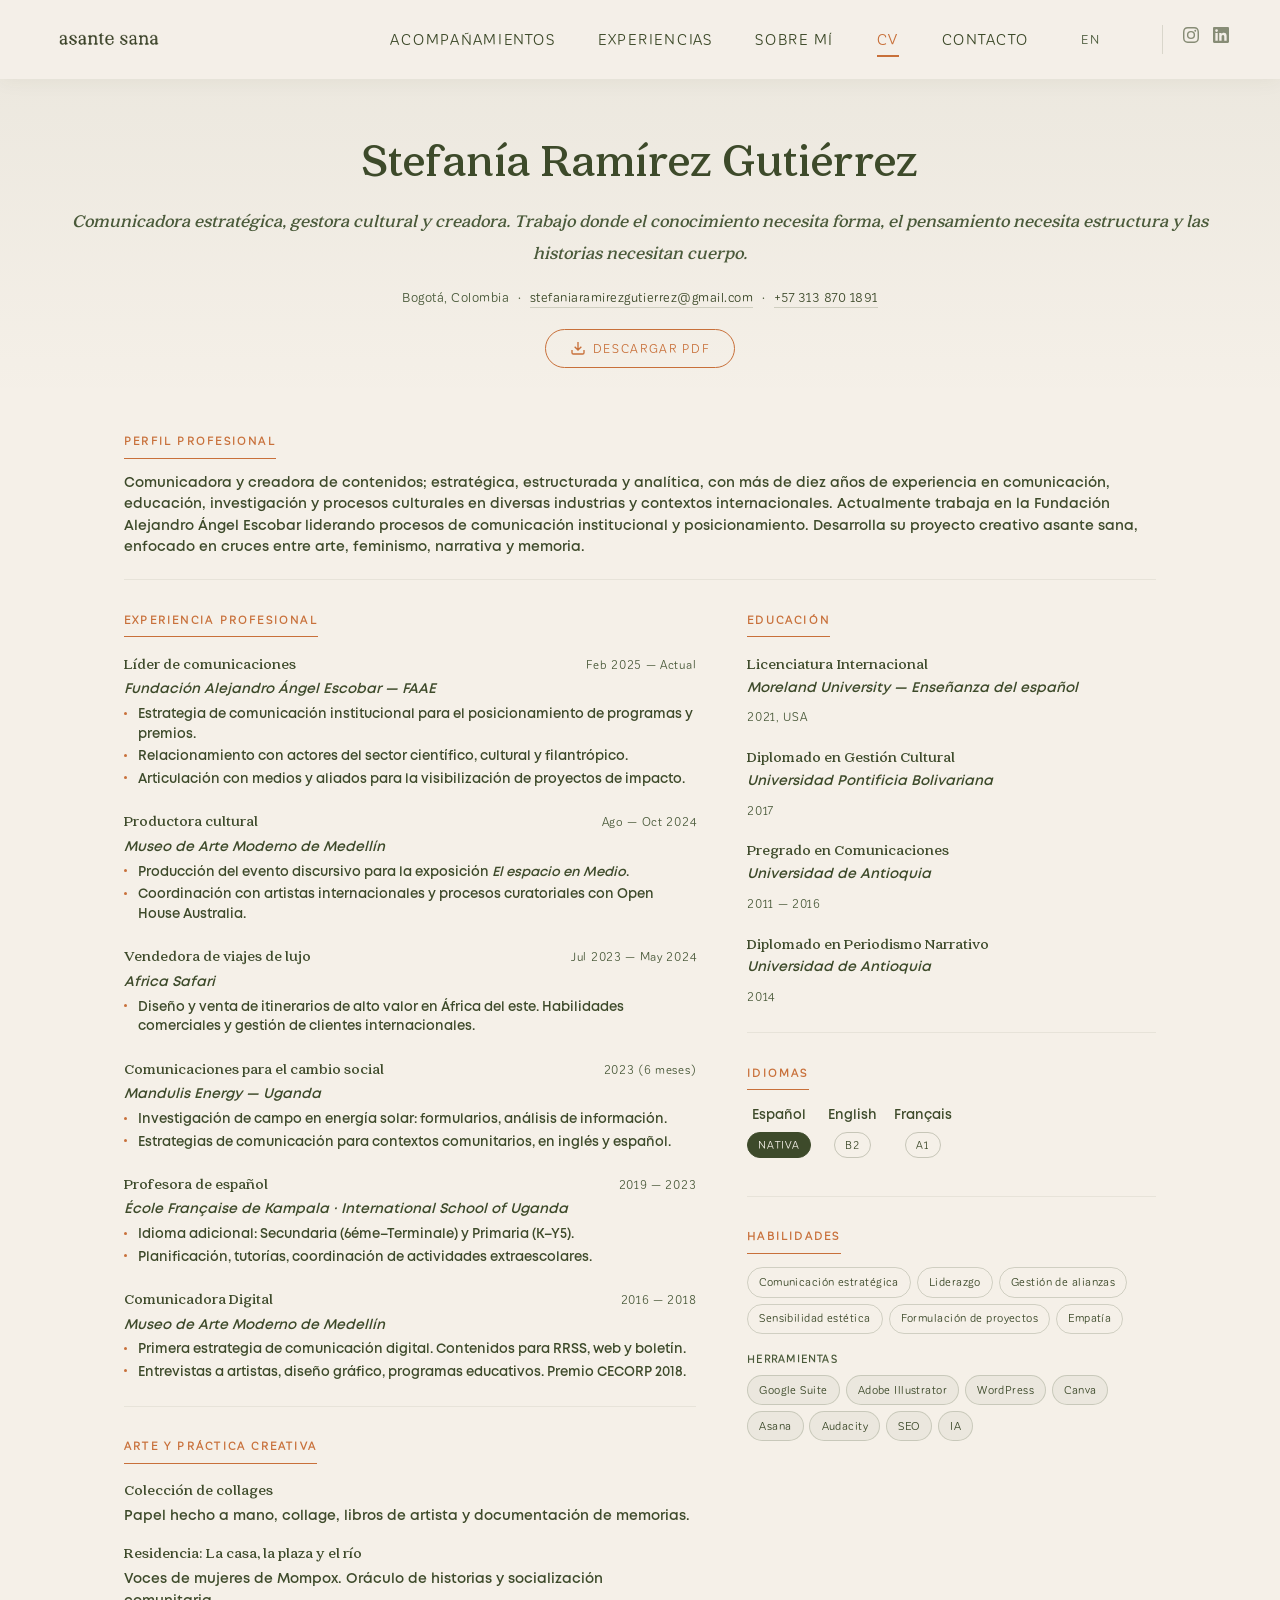
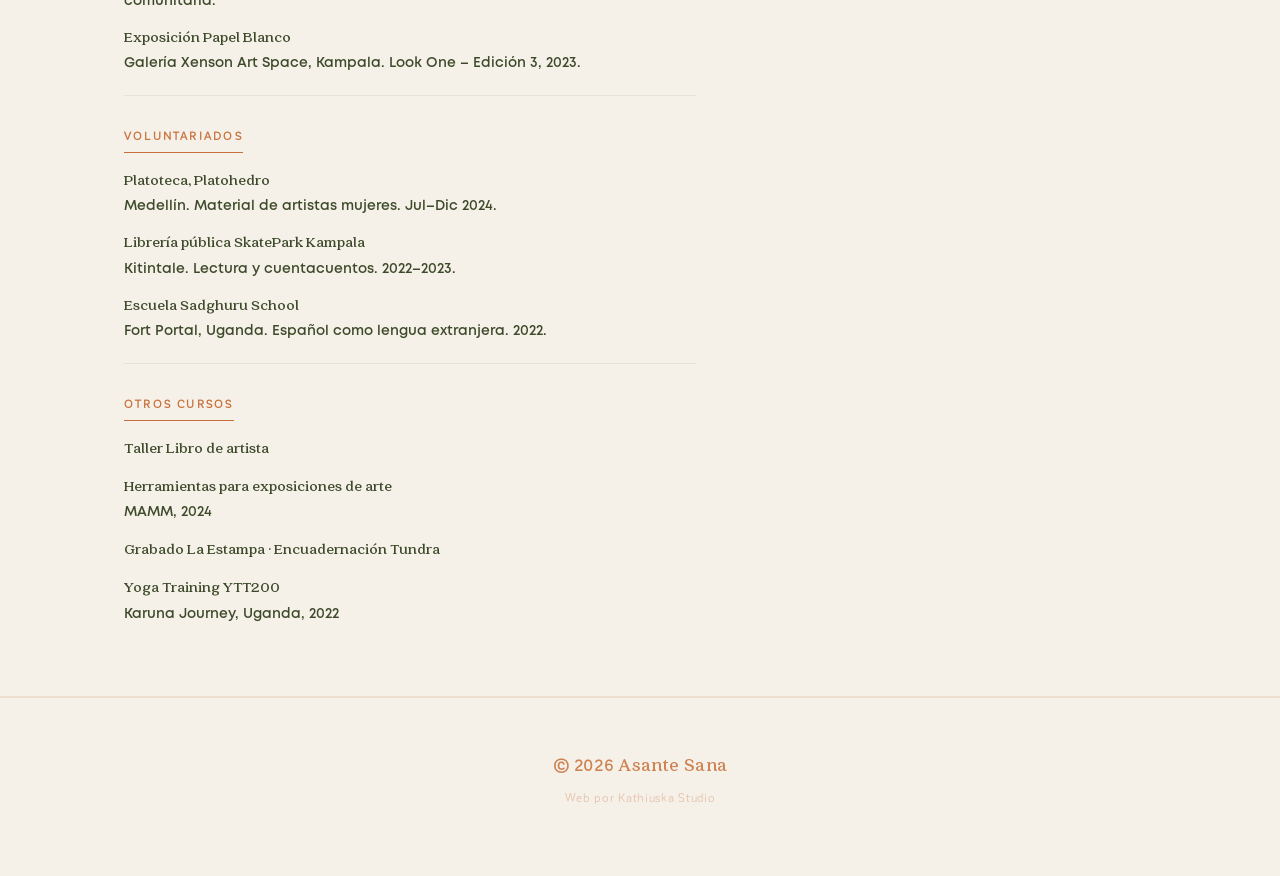
==== commit b14184af: "CV: update tagline with refined personal statement" ====
--- a/site/cv.html
+++ b/site/cv.html
@@ -36,7 +36,7 @@
   <header class="cv-header">
     <div class="container">
       <h1 class="cv-header__name">Stefanía Ramírez Gutiérrez</h1>
-      <p class="cv-header__tagline">Comunicadora, gestora de contenidos y proyectos. Creativa.</p>
+      <p class="cv-header__tagline">Comunicadora estratégica, gestora cultural y creadora. Trabajo donde el conocimiento necesita forma, el pensamiento necesita estructura y las historias necesitan cuerpo.</p>
       <div class="cv-header__contact">
         <span>Bogotá, Colombia</span>
         <span>·</span>
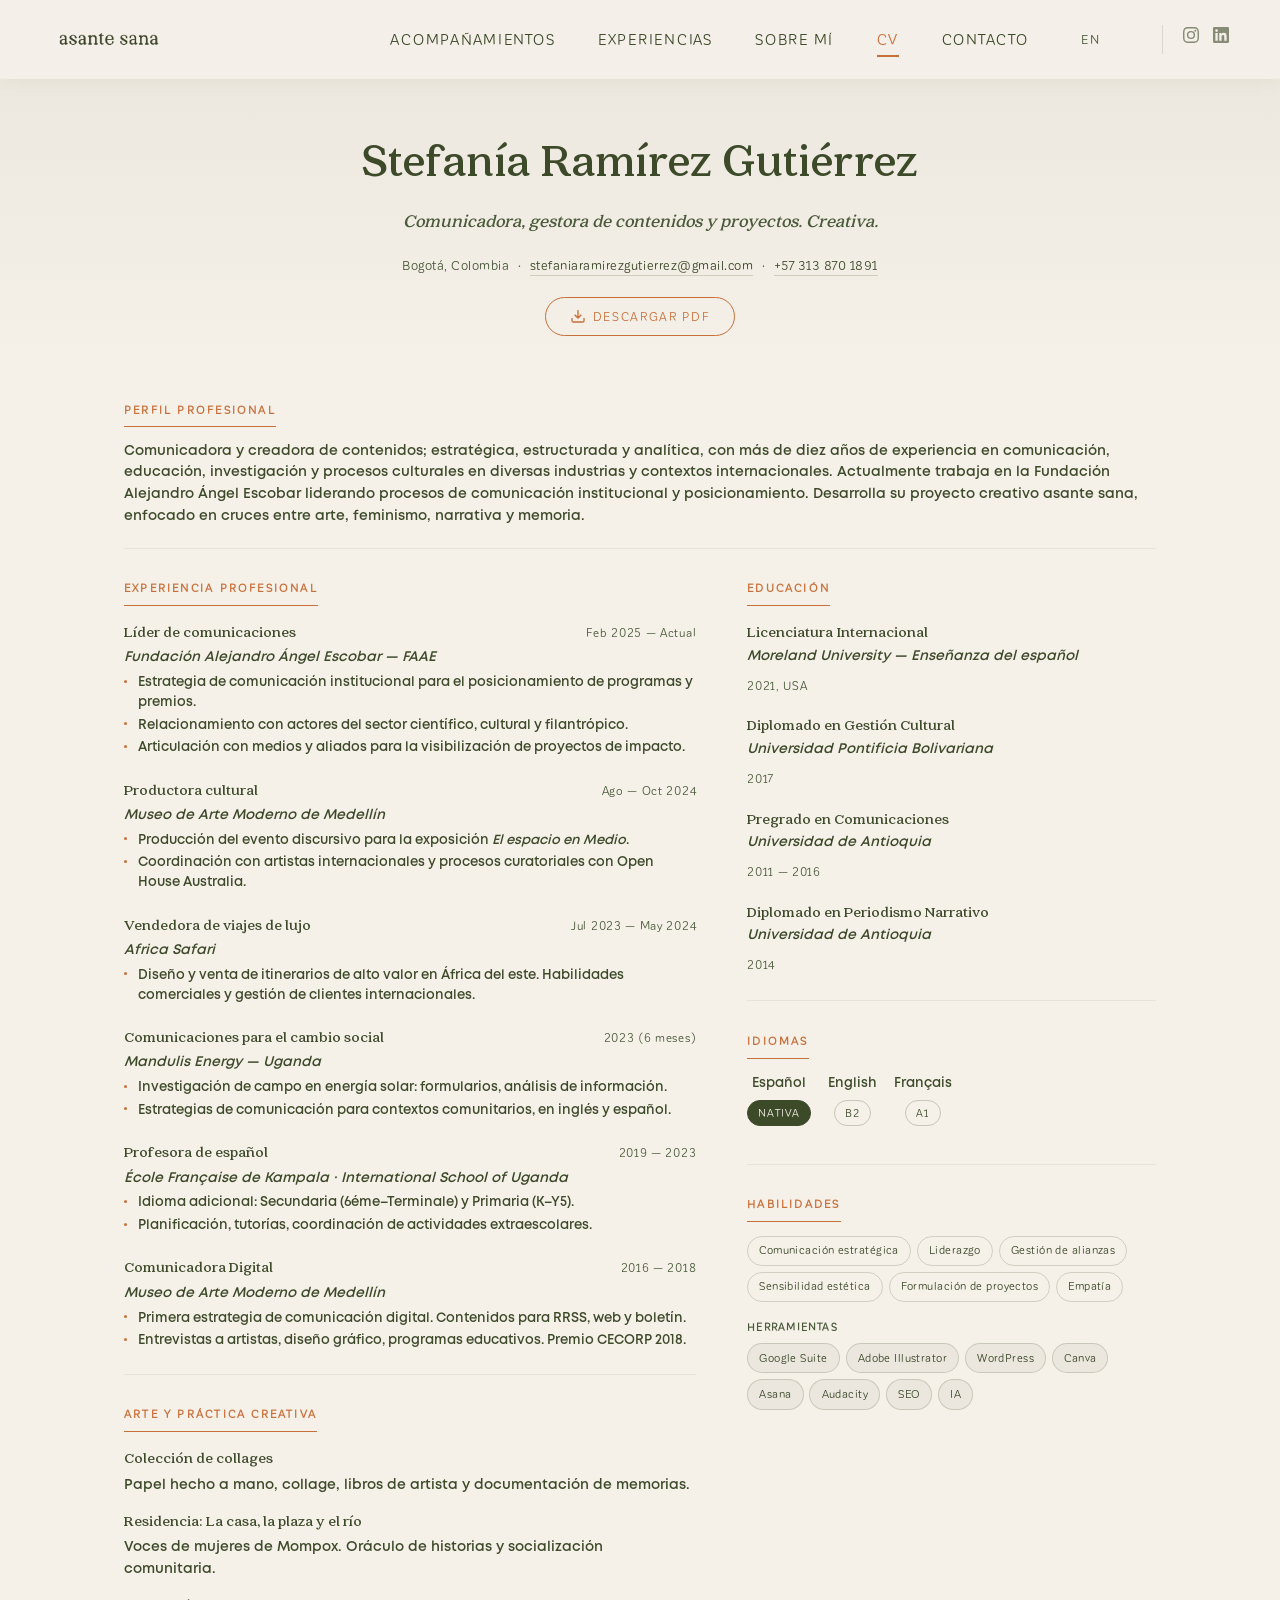
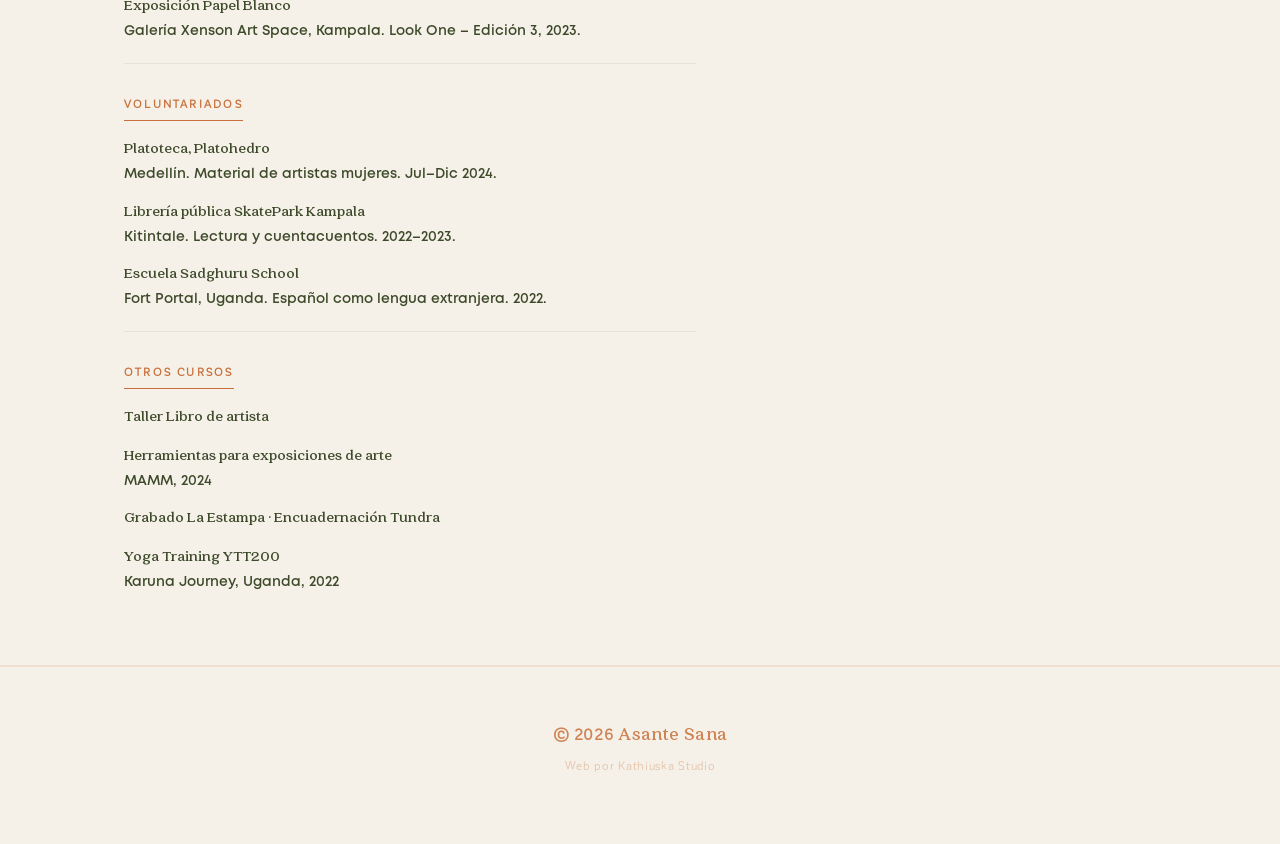
==== commit 40543e6b: "Fix: move tagline to home hero, revert CV to original" ====
--- a/site/cv.html
+++ b/site/cv.html
@@ -36,7 +36,7 @@
   <header class="cv-header">
     <div class="container">
       <h1 class="cv-header__name">Stefanía Ramírez Gutiérrez</h1>
-      <p class="cv-header__tagline">Comunicadora estratégica, gestora cultural y creadora. Trabajo donde el conocimiento necesita forma, el pensamiento necesita estructura y las historias necesitan cuerpo.</p>
+      <p class="cv-header__tagline">Comunicadora, gestora de contenidos y proyectos. Creativa.</p>
       <div class="cv-header__contact">
         <span>Bogotá, Colombia</span>
         <span>·</span>
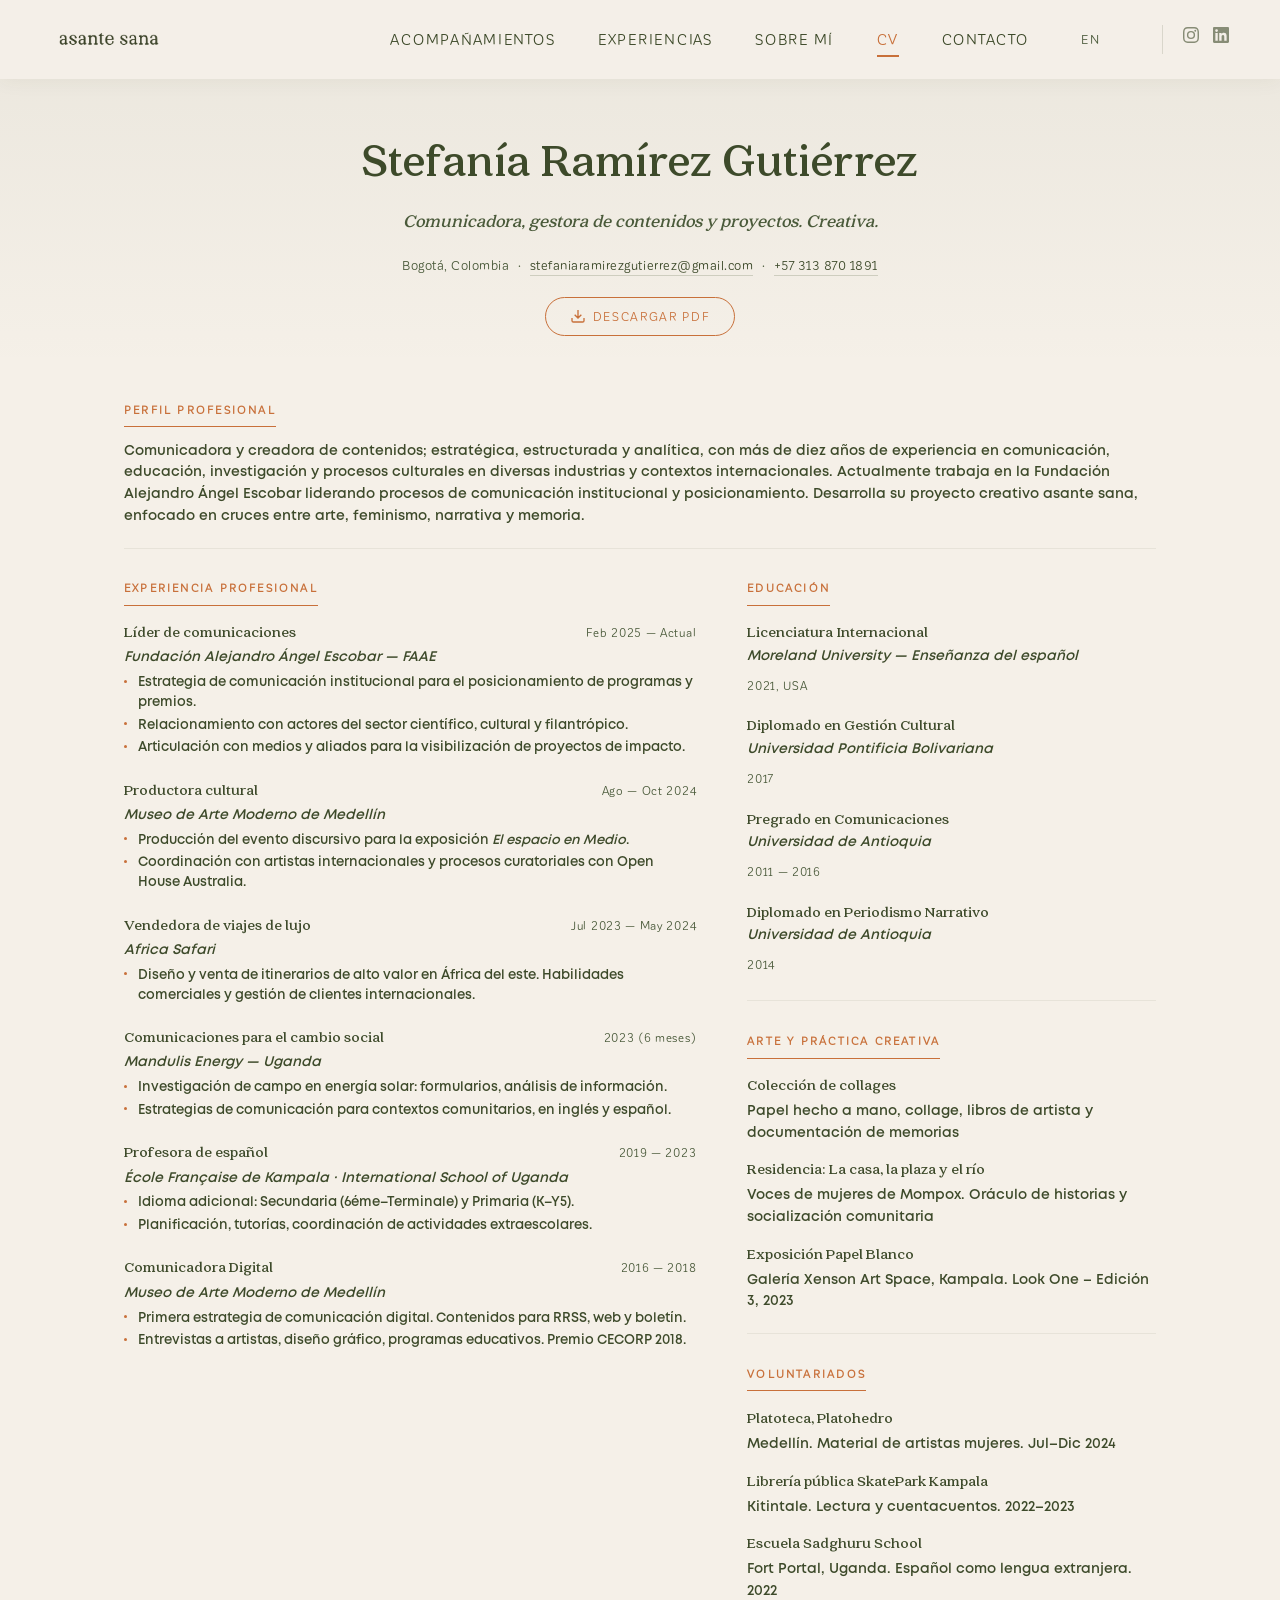
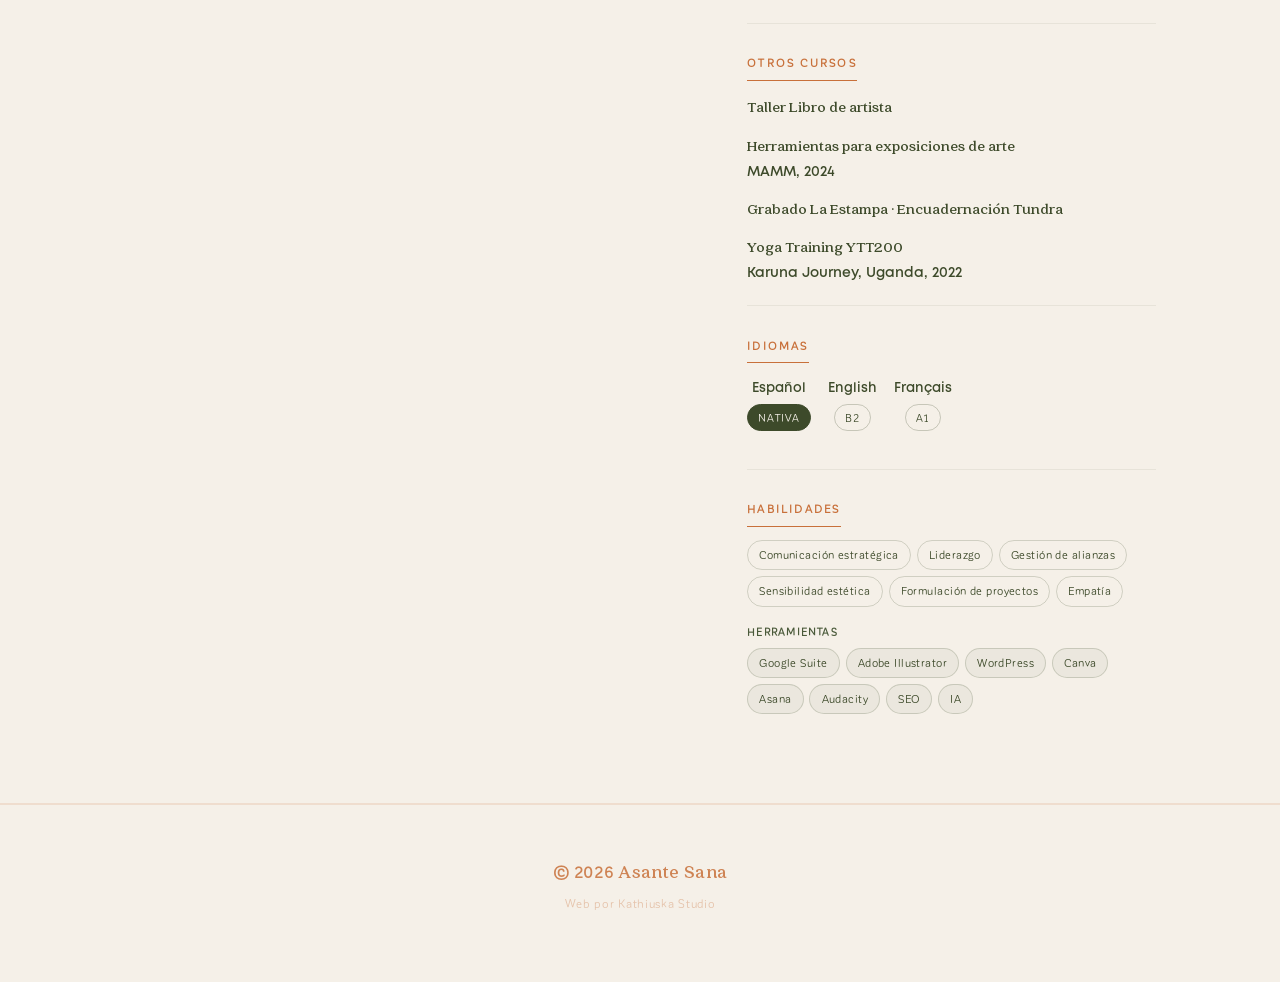
==== commit 15ce8f06: "Portrait E-489, CV rebalanced columns" ====
--- a/site/cv.html
+++ b/site/cv.html
@@ -118,22 +118,35 @@
               </div>
             </div>
           </section>
+        </div>
+
+        <!-- RIGHT: Educación + Arte + Voluntariados + Cursos + Idiomas + Skills -->
+        <div class="cv-col--side">
+          <section class="cv-section">
+            <h2 class="cv-section__title">Educación</h2>
+            <div class="cv-section__content">
+              <div class="cv-entry cv-entry--compact"><h3 class="cv-entry__role">Licenciatura Internacional</h3><p class="cv-entry__org">Moreland University — Enseñanza del español</p><span class="cv-entry__date">2021, USA</span></div>
+              <div class="cv-entry cv-entry--compact"><h3 class="cv-entry__role">Diplomado en Gestión Cultural</h3><p class="cv-entry__org">Universidad Pontificia Bolivariana</p><span class="cv-entry__date">2017</span></div>
+              <div class="cv-entry cv-entry--compact"><h3 class="cv-entry__role">Pregrado en Comunicaciones</h3><p class="cv-entry__org">Universidad de Antioquia</p><span class="cv-entry__date">2011 — 2016</span></div>
+              <div class="cv-entry cv-entry--compact"><h3 class="cv-entry__role">Diplomado en Periodismo Narrativo</h3><p class="cv-entry__org">Universidad de Antioquia</p><span class="cv-entry__date">2014</span></div>
+            </div>
+          </section>
 
           <section class="cv-section">
             <h2 class="cv-section__title">Arte y práctica creativa</h2>
             <div class="cv-section__content">
-              <div class="cv-entry cv-entry--compact"><h3 class="cv-entry__role">Colección de collages</h3><p class="cv-entry__desc">Papel hecho a mano, collage, libros de artista y documentación de memorias.</p></div>
-              <div class="cv-entry cv-entry--compact"><h3 class="cv-entry__role">Residencia: La casa, la plaza y el río</h3><p class="cv-entry__desc">Voces de mujeres de Mompox. Oráculo de historias y socialización comunitaria.</p></div>
-              <div class="cv-entry cv-entry--compact"><h3 class="cv-entry__role">Exposición Papel Blanco</h3><p class="cv-entry__desc">Galería Xenson Art Space, Kampala. Look One – Edición 3, 2023.</p></div>
+              <div class="cv-entry cv-entry--compact"><h3 class="cv-entry__role">Colección de collages</h3><p class="cv-entry__desc">Papel hecho a mano, collage, libros de artista y documentación de memorias</p></div>
+              <div class="cv-entry cv-entry--compact"><h3 class="cv-entry__role">Residencia: La casa, la plaza y el río</h3><p class="cv-entry__desc">Voces de mujeres de Mompox. Oráculo de historias y socialización comunitaria</p></div>
+              <div class="cv-entry cv-entry--compact"><h3 class="cv-entry__role">Exposición Papel Blanco</h3><p class="cv-entry__desc">Galería Xenson Art Space, Kampala. Look One – Edición 3, 2023</p></div>
             </div>
           </section>
 
           <section class="cv-section">
             <h2 class="cv-section__title">Voluntariados</h2>
             <div class="cv-section__content">
-              <div class="cv-entry cv-entry--compact"><h3 class="cv-entry__role">Platoteca, Platohedro</h3><p class="cv-entry__desc">Medellín. Material de artistas mujeres. Jul–Dic 2024.</p></div>
-              <div class="cv-entry cv-entry--compact"><h3 class="cv-entry__role">Librería pública SkatePark Kampala</h3><p class="cv-entry__desc">Kitintale. Lectura y cuentacuentos. 2022–2023.</p></div>
-              <div class="cv-entry cv-entry--compact"><h3 class="cv-entry__role">Escuela Sadghuru School</h3><p class="cv-entry__desc">Fort Portal, Uganda. Español como lengua extranjera. 2022.</p></div>
+              <div class="cv-entry cv-entry--compact"><h3 class="cv-entry__role">Platoteca, Platohedro</h3><p class="cv-entry__desc">Medellín. Material de artistas mujeres. Jul–Dic 2024</p></div>
+              <div class="cv-entry cv-entry--compact"><h3 class="cv-entry__role">Librería pública SkatePark Kampala</h3><p class="cv-entry__desc">Kitintale. Lectura y cuentacuentos. 2022–2023</p></div>
+              <div class="cv-entry cv-entry--compact"><h3 class="cv-entry__role">Escuela Sadghuru School</h3><p class="cv-entry__desc">Fort Portal, Uganda. Español como lengua extranjera. 2022</p></div>
             </div>
           </section>
 
@@ -144,19 +157,6 @@
               <div class="cv-entry cv-entry--compact"><h3 class="cv-entry__role">Herramientas para exposiciones de arte</h3><p class="cv-entry__desc">MAMM, 2024</p></div>
               <div class="cv-entry cv-entry--compact"><h3 class="cv-entry__role">Grabado La Estampa · Encuadernación Tundra</h3></div>
               <div class="cv-entry cv-entry--compact"><h3 class="cv-entry__role">Yoga Training YTT200</h3><p class="cv-entry__desc">Karuna Journey, Uganda, 2022</p></div>
-            </div>
-          </section>
-        </div>
-
-        <!-- RIGHT: Educación + Idiomas + Skills -->
-        <div class="cv-col--side">
-          <section class="cv-section">
-            <h2 class="cv-section__title">Educación</h2>
-            <div class="cv-section__content">
-              <div class="cv-entry cv-entry--compact"><h3 class="cv-entry__role">Licenciatura Internacional</h3><p class="cv-entry__org">Moreland University — Enseñanza del español</p><span class="cv-entry__date">2021, USA</span></div>
-              <div class="cv-entry cv-entry--compact"><h3 class="cv-entry__role">Diplomado en Gestión Cultural</h3><p class="cv-entry__org">Universidad Pontificia Bolivariana</p><span class="cv-entry__date">2017</span></div>
-              <div class="cv-entry cv-entry--compact"><h3 class="cv-entry__role">Pregrado en Comunicaciones</h3><p class="cv-entry__org">Universidad de Antioquia</p><span class="cv-entry__date">2011 — 2016</span></div>
-              <div class="cv-entry cv-entry--compact"><h3 class="cv-entry__role">Diplomado en Periodismo Narrativo</h3><p class="cv-entry__org">Universidad de Antioquia</p><span class="cv-entry__date">2014</span></div>
             </div>
           </section>
 
@@ -191,7 +191,6 @@
               <span class="cv-skill cv-skill--tool">IA</span>
             </div>
           </section>
-
 
         </div>
       </div>
--- a/site/index.css
+++ b/site/index.css
@@ -243,6 +243,7 @@
   width: min(420px, 70vw);
   margin-bottom: 1.2rem;
   animation: fadeUp 1.2s var(--transition) both;
+  filter: brightness(0) invert(1) sepia(0.12) saturate(0.6);
 }
 .hero__tagline {
   font-family: var(--font-detail);
@@ -377,13 +378,13 @@
 }
 .about__grid {
   display: grid;
-  grid-template-columns: 1fr 1fr;
-  gap: 5rem;
+  grid-template-columns: 0.75fr 1fr;
+  gap: 3.5rem;
   align-items: center;
 }
 .about__image-wrap {
   position: relative;
-  border-radius: 50% 50% 8px 8px / 38% 38% 8px 8px;
+  border-radius: 6px;
   overflow: hidden;
   aspect-ratio: 3/4;
 }
@@ -394,30 +395,48 @@
   object-position: center 20%;
   transition: var(--transition-slow);
 }
-.about__image-wrap:hover img { transform: scale(1.03); }
+.about__image-wrap:hover img { transform: none; }
 .about__image-frame {
   position: absolute;
-  top: -12px; left: -12px; right: -12px; bottom: -12px;
-  border: 1.5px solid var(--color-terracotta-light);
-  border-radius: 50% 50% 12px 12px / 38% 38% 12px 12px;
-  opacity: 0.35;
+  top: -10px; left: -10px; right: -10px; bottom: -10px;
+  border: 1px solid var(--color-terracotta-light);
+  border-radius: 10px;
+  opacity: 0.25;
   pointer-events: none;
   transition: opacity var(--transition);
 }
 .about__image-wrap:hover .about__image-frame {
-  opacity: 0.6;
-}
-.about__content { padding: 2rem 0; }
+  opacity: 0.5;
+}
+.about__content { padding: 0.5rem 0 0; }
 .about__bio {
-  font-family: var(--font-detail);
-  font-size: 1.1rem;
-  line-height: 2;
+  font-family: var(--font-body);
+  font-size: 0.92rem;
+  line-height: 1.8;
   color: var(--color-text-light);
-  margin-bottom: 1.5rem;
+  margin-bottom: 1.2rem;
   text-align: justify;
   text-wrap: pretty;
-  hyphens: auto;
-  -webkit-hyphens: auto;
+  hyphens: none;
+  -webkit-hyphens: none;
+}
+.about__bio:last-of-type { margin-bottom: 2rem; }
+.about__portfolio {
+  display: inline-block;
+  font-family: var(--font-detail);
+  font-size: 0.82rem;
+  font-weight: 800;
+  letter-spacing: 0.1em;
+  text-transform: uppercase;
+  color: var(--color-terracotta);
+  text-decoration: none;
+  border-bottom: 1px solid rgba(200, 112, 58, 0.3);
+  padding-bottom: 0.25rem;
+  transition: var(--transition);
+}
+.about__portfolio:hover {
+  border-bottom-color: var(--color-terracotta);
+  letter-spacing: 0.14em;
 }
 
 /* ========== SERVICES ========== */
@@ -599,6 +618,86 @@
 }
 .icon-strip img:hover { opacity: 0.7; filter: grayscale(0%); transform: scale(1.1) rotate(-3deg); }
 
+.services__btn {
+  display: inline-block;
+  font-family: var(--font-detail);
+  font-size: 0.78rem;
+  letter-spacing: 0.12em;
+  text-transform: uppercase;
+  color: var(--color-cream);
+  text-decoration: none;
+  border: 1px solid rgba(245,240,230,0.4);
+  padding: 0.75rem 2rem;
+  border-radius: 2px;
+  transition: all 0.3s ease;
+}
+.services__btn:hover {
+  background: var(--color-terracotta);
+  color: var(--color-cream);
+  border-color: var(--color-terracotta);
+}
+
+/* ========== ACOMP MODAL ========== */
+.acomp-modal { display:none; position:fixed; inset:0; z-index:9999; }
+.acomp-modal.active { display:flex; align-items:center; justify-content:center; }
+.acomp-modal__backdrop { position:absolute; inset:0; background:rgba(30,28,24,0.55); backdrop-filter:blur(8px); }
+.acomp-modal__content {
+  position:relative; background:var(--color-cream); max-width:1040px; width:94vw; max-height:85vh;
+  overflow-y:auto; padding:3rem 3.5rem; border-radius:20px; z-index:1;
+  box-shadow: 0 24px 80px rgba(0,0,0,0.18), 0 4px 16px rgba(0,0,0,0.06);
+}
+.acomp-modal__content::-webkit-scrollbar { width:5px; }
+.acomp-modal__content::-webkit-scrollbar-track { background:transparent; }
+.acomp-modal__content::-webkit-scrollbar-thumb { background:rgba(61,74,42,0.15); border-radius:10px; }
+.acomp-modal__close { position:absolute; top:1.2rem; right:1.5rem; background:none; border:none; font-size:1.5rem; color:var(--color-text-light); cursor:pointer; line-height:1; width:32px; height:32px; display:flex; align-items:center; justify-content:center; border-radius:50%; transition:all 0.2s; }
+.acomp-modal__close:hover { background:rgba(61,74,42,0.06); color:var(--color-olive); }
+.acomp-modal__intro { border-left:2px solid var(--color-terracotta); padding-left:1.5rem; margin-bottom:2.5rem; }
+.acomp-modal__label { font-family:var(--font-detail); font-size:10px; letter-spacing:0.2em; text-transform:uppercase; color:var(--color-terracotta); margin-bottom:0.6rem; }
+.acomp-modal__text { font-family:var(--font-display); font-size:1.1rem; line-height:1.6; color:var(--color-olive); font-weight:400; }
+.acomp-modal__sub { font-family:var(--font-body); font-size:0.85rem; line-height:1.7; color:var(--color-text-light); margin-top:0.6rem; }
+.acomp-modal__footer { border-top:1px solid rgba(61,74,42,0.1); padding-top:2rem; margin-top:1.5rem; text-align:center; }
+.acomp-modal__footer p { font-family:var(--font-body); font-size:0.88rem; color:var(--color-text-light); margin-bottom:1rem; text-wrap:pretty; }
+.acomp-modal__footer strong { color:var(--color-olive); }
+.acomp-modal__btn { font-family:var(--font-detail); font-size:11px; letter-spacing:0.14em; text-transform:uppercase; color:var(--color-terracotta); border:1px solid var(--color-terracotta); padding:10px 24px; text-decoration:none; display:inline-block; transition:all 0.3s; border-radius:4px; font-weight:700; }
+.acomp-modal__btn:hover { background:var(--color-terracotta); color:var(--color-cream); }
+
+/* Modal cards */
+.mc-card { border-top:1px solid rgba(61,74,42,0.06); padding:1.2rem 0; }
+.mc-header { display:flex; align-items:flex-start; gap:1rem; cursor:pointer; user-select:none; }
+.mc-icon { width:18px; height:18px; flex-shrink:0; margin-top:3px; opacity:0.5; }
+.mc-num { font-family:var(--font-detail); font-size:9px; letter-spacing:0.1em; color:var(--color-olive); padding-top:6px; min-width:20px; font-weight:500; }
+.mc-titles { flex:1; }
+.mc-title { font-family:var(--font-display); font-size:1.05rem; font-weight:400; color:var(--color-terracotta); margin-bottom:0.15rem; letter-spacing:0.01em; }
+.mc-hook { font-family:var(--font-body); font-size:0.78rem; color:rgba(61,74,42,0.55); font-style:italic; line-height:1.5; }
+.mc-toggle { font-size:14px; color:rgba(61,74,42,0.3); transition:transform 0.3s; padding-top:4px; font-weight:300; }
+.mc-card.open .mc-toggle { transform:rotate(45deg); color:var(--color-terracotta); }
+.mc-body { display:none; padding:0.8rem 0 0.3rem calc(20px + 1rem); }
+.mc-card.open .mc-body { display:block; }
+.mc-for { font-family:var(--font-body); font-size:0.78rem; line-height:1.6; color:rgba(61,74,42,0.6); margin-bottom:0.5rem; }
+.mc-for em { color:var(--color-olive); font-style:normal; font-weight:400; }
+.mc-desc { font-family:var(--font-body); font-size:0.82rem; line-height:1.7; color:rgba(61,74,42,0.7); margin-bottom:0.8rem; text-wrap:pretty; }
+.mc-tags { display:flex; flex-wrap:wrap; gap:0.25rem; margin-bottom:1rem; }
+.mc-tag { font-family:var(--font-detail); font-size:8px; letter-spacing:0.1em; text-transform:uppercase; color:rgba(61,74,42,0.4); border:0.5px solid rgba(61,74,42,0.12); padding:2px 7px; }
+.mc-label { font-family:var(--font-detail); font-size:10px; letter-spacing:0.14em; text-transform:uppercase; color:var(--color-olive); margin-bottom:0.5rem; margin-top:1.2rem; font-weight:600; }
+.mc-steps { display:flex; flex-direction:column; gap:0.3rem; margin-bottom:0.8rem; }
+.mc-step { display:flex; gap:0.6rem; align-items:flex-start; font-family:var(--font-body); font-size:0.76rem; line-height:1.6; color:rgba(61,74,42,0.6); }
+.mc-dot { width:3px; height:3px; border-radius:50%; background:var(--color-terracotta); margin-top:7px; flex-shrink:0; opacity:0.5; }
+.mc-ventajas { display:flex; flex-direction:column; gap:0.4rem; margin-bottom:0.8rem; }
+.mc-ventaja { font-family:var(--font-body); font-size:0.76rem; line-height:1.6; color:rgba(61,74,42,0.6); padding-left:0.8rem; border-left:1px solid rgba(200,112,58,0.2); text-wrap:pretty; }
+.mc-highlight { background:rgba(61,74,42,0.03); border-left:1.5px solid rgba(200,112,58,0.3); padding:0.6rem 1rem; margin:0.8rem 0; font-family:var(--font-body); font-size:0.78rem; font-style:italic; line-height:1.6; color:var(--color-olive); }
+.mc-proceso { display:grid; grid-template-columns:repeat(3,1fr); gap:0.6rem; margin-bottom:0.8rem; }
+.mc-proceso-item { border:0.5px solid rgba(61,74,42,0.08); padding:0.6rem; border-radius:3px; }
+.mc-proceso-item strong { display:block; font-family:var(--font-detail); font-size:9px; letter-spacing:0.1em; text-transform:uppercase; font-weight:400; color:rgba(61,74,42,0.45); margin-bottom:0.25rem; }
+.mc-proceso-item span { font-family:var(--font-body); font-size:0.74rem; line-height:1.5; color:rgba(61,74,42,0.6); }
+.mc-cta { margin-top:1rem; padding-top:0.8rem; border-top:0.5px solid rgba(61,74,42,0.06); display:flex; align-items:center; justify-content:space-between; flex-wrap:wrap; gap:0.5rem; }
+.mc-price-text { font-family:var(--font-body); font-size:0.74rem; color:rgba(61,74,42,0.55); }
+.mc-price-text strong { color:var(--color-olive); font-weight:400; }
+.mc-cta-btn { font-family:var(--font-detail); font-size:9px; letter-spacing:0.12em; text-transform:uppercase; color:var(--color-terracotta); border:0.5px solid rgba(200,112,58,0.3); padding:5px 12px; text-decoration:none; transition:all 0.2s; border-radius:2px; }
+.mc-cta-btn:hover { background:var(--color-terracotta); color:var(--color-cream); border-color:var(--color-terracotta); }
+.mc-price { font-family:var(--font-detail); font-size:0.74rem; color:var(--color-olive); font-weight:400; letter-spacing:0.02em; }
+@media(max-width:768px) { .mc-proceso { grid-template-columns:1fr; } }
+
+
 /* ========== TESTIMONIALS ========== */
 #testimonios {
   background: var(--color-cream);
@@ -608,14 +707,14 @@
 #testimonios .section__title {
   color: var(--color-olive);
   text-align: center;
-  margin-bottom: 3rem;
+  margin-bottom: 1.5rem;
 }
 .testimonials__wrapper {
   max-width: 700px;
   margin: 0 auto;
   text-align: center;
   position: relative;
-  min-height: 260px;
+  min-height: 240px;
 }
 .testimonial {
   position: absolute;
@@ -631,16 +730,30 @@
   pointer-events: auto;
 }
 .testimonial__quote {
+  font-family: var(--font-body);
+  font-size: 0.92rem;
+  line-height: 1.7;
+  color: var(--color-text-light);
+  margin-bottom: 1rem;
+  font-style: normal;
+  text-align: justify;
+}
+.testimonial__quote::before, .testimonial__quote::after { content: none; }
+.testimonial__org {
   font-family: var(--font-display);
-  font-size: clamp(1.2rem, 2.4vw, 1.55rem);
-  line-height: 1.8;
-  color: var(--color-olive);
-  margin-bottom: 2rem;
-  font-style: italic;
-  text-wrap: balance;
-}
-.testimonial__quote::before { content: '\201C'; font-size: 1.5em; vertical-align: -0.15em; margin-right: 0.1em; color: var(--color-terracotta); }
-.testimonial__quote::after { content: '\201D'; font-size: 1.5em; vertical-align: -0.15em; margin-left: 0.1em; color: var(--color-terracotta); }
+  font-size: 1.3rem;
+  font-weight: 600;
+  color: var(--color-olive);
+  margin-bottom: 0.3rem;
+}
+.testimonial__role {
+  font-family: var(--font-detail);
+  font-size: 0.78rem;
+  letter-spacing: 0.1em;
+  text-transform: uppercase;
+  color: var(--color-terracotta);
+  margin-bottom: 1rem;
+}
 .testimonial__author {
   font-family: var(--font-detail);
   font-size: 0.82rem;
@@ -652,7 +765,7 @@
   display: flex;
   justify-content: center;
   gap: 1rem;
-  margin-top: 1.5rem;
+  margin-top: 0.5rem;
 }
 .testimonials__dot {
   width: 9px; height: 9px;
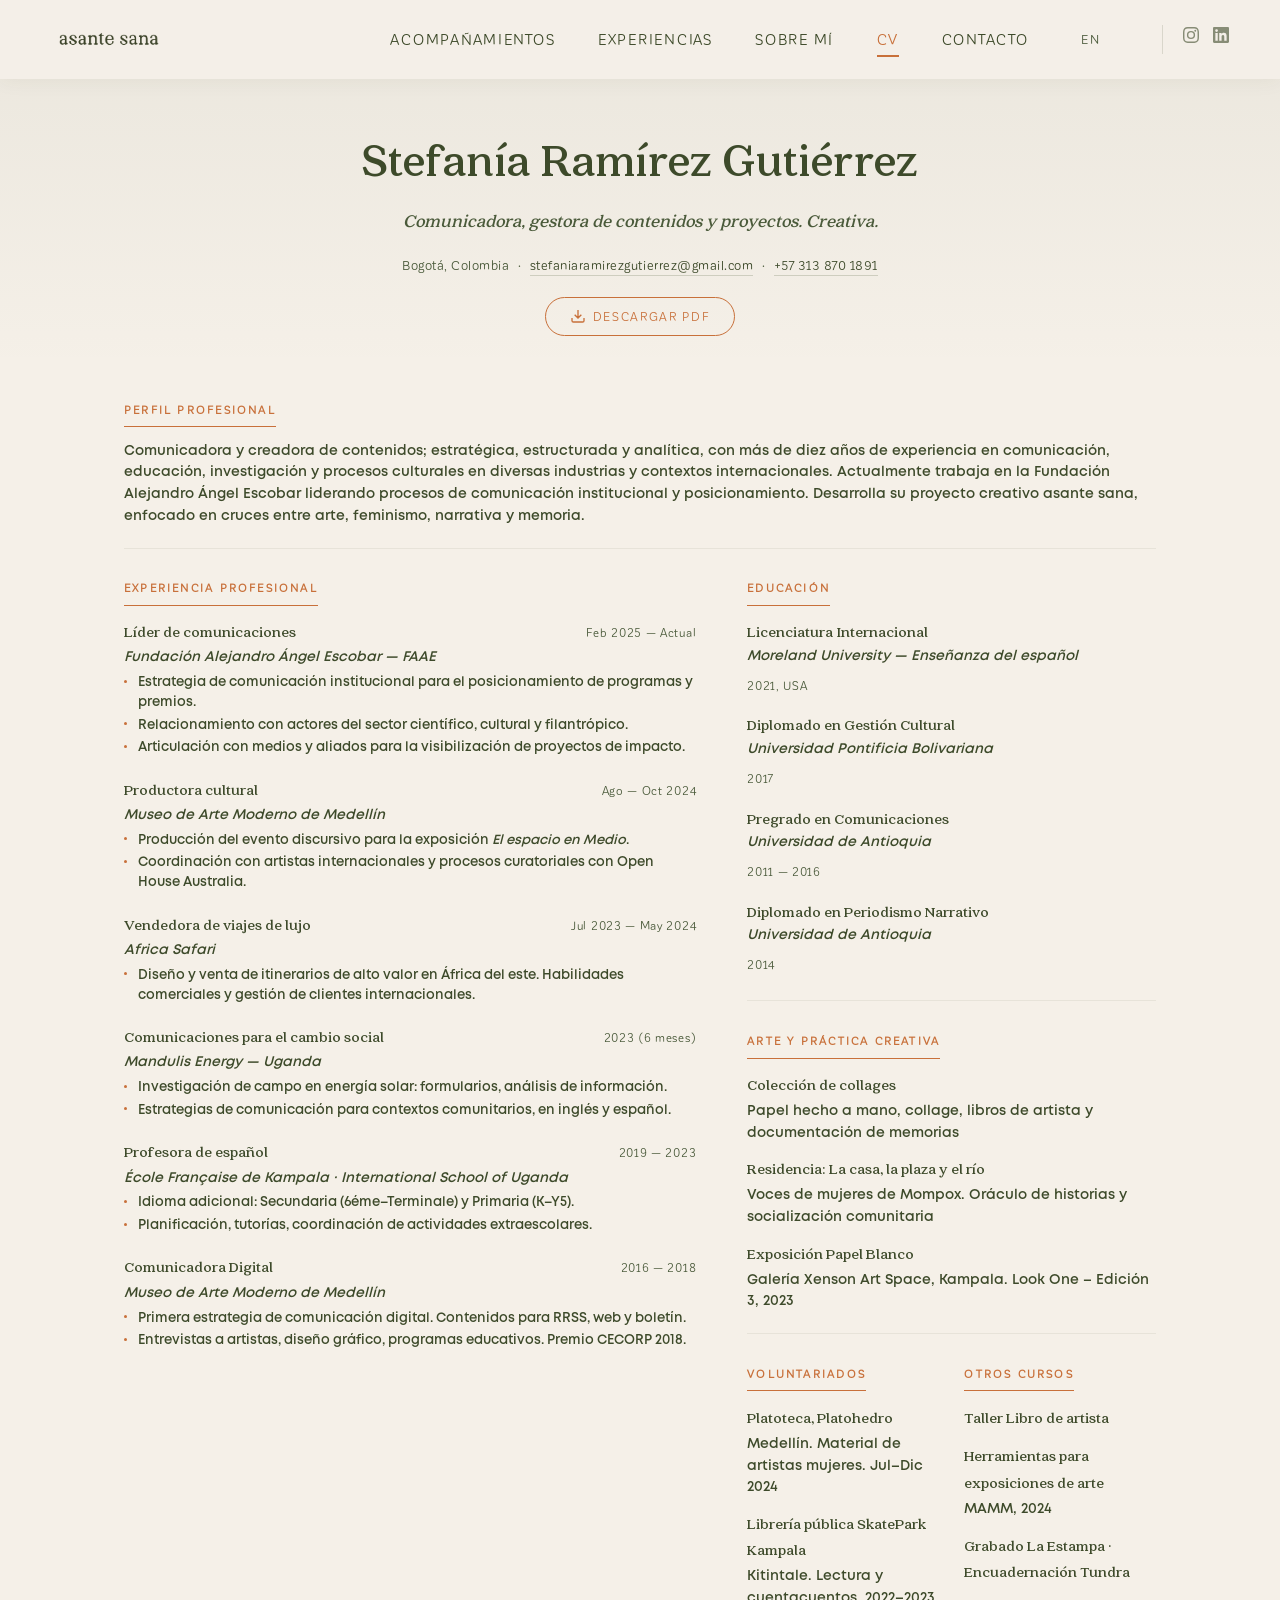
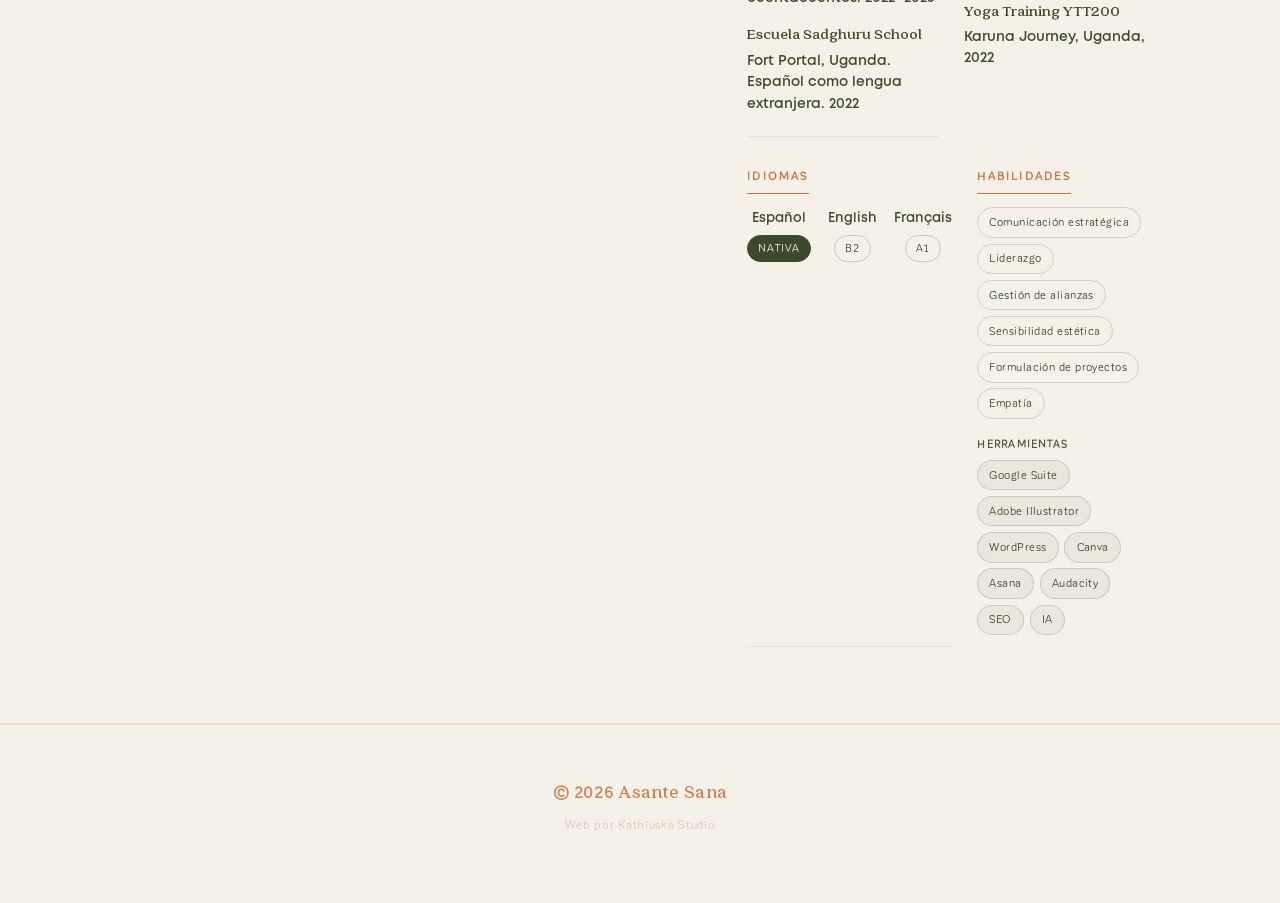
==== commit 6ba67cb0: "CV subgrid layout, English page, image optimization" ====
--- a/site/cv.html
+++ b/site/cv.html
@@ -13,7 +13,7 @@
   <!-- ====== NAVIGATION ====== -->
   <nav class="nav scrolled" id="nav">
     <a href="index.html" class="nav__logo">
-      <img src="img/logo/Logo AsanteSana-19.png" alt="Asante Sana">
+      <img loading="lazy" src="img/logo/Logo AsanteSana-19.png" alt="Asante Sana">
     </a>
     <div class="nav__links" id="navLinks">
       <a href="index.html#servicios" class="nav__link">Acompañamientos</a>
@@ -141,56 +141,60 @@
             </div>
           </section>
 
-          <section class="cv-section">
-            <h2 class="cv-section__title">Voluntariados</h2>
-            <div class="cv-section__content">
-              <div class="cv-entry cv-entry--compact"><h3 class="cv-entry__role">Platoteca, Platohedro</h3><p class="cv-entry__desc">Medellín. Material de artistas mujeres. Jul–Dic 2024</p></div>
-              <div class="cv-entry cv-entry--compact"><h3 class="cv-entry__role">Librería pública SkatePark Kampala</h3><p class="cv-entry__desc">Kitintale. Lectura y cuentacuentos. 2022–2023</p></div>
-              <div class="cv-entry cv-entry--compact"><h3 class="cv-entry__role">Escuela Sadghuru School</h3><p class="cv-entry__desc">Fort Portal, Uganda. Español como lengua extranjera. 2022</p></div>
-            </div>
-          </section>
-
-          <section class="cv-section">
-            <h2 class="cv-section__title">Otros cursos</h2>
-            <div class="cv-section__content">
-              <div class="cv-entry cv-entry--compact"><h3 class="cv-entry__role">Taller Libro de artista</h3></div>
-              <div class="cv-entry cv-entry--compact"><h3 class="cv-entry__role">Herramientas para exposiciones de arte</h3><p class="cv-entry__desc">MAMM, 2024</p></div>
-              <div class="cv-entry cv-entry--compact"><h3 class="cv-entry__role">Grabado La Estampa · Encuadernación Tundra</h3></div>
-              <div class="cv-entry cv-entry--compact"><h3 class="cv-entry__role">Yoga Training YTT200</h3><p class="cv-entry__desc">Karuna Journey, Uganda, 2022</p></div>
-            </div>
-          </section>
-
-          <section class="cv-section">
-            <h2 class="cv-section__title">Idiomas</h2>
-            <div class="cv-langs">
-              <div class="cv-lang"><span class="cv-lang__name">Español</span><span class="cv-lang__level cv-lang__level--native">Nativa</span></div>
-              <div class="cv-lang"><span class="cv-lang__name">English</span><span class="cv-lang__level">B2</span></div>
-              <div class="cv-lang"><span class="cv-lang__name">Français</span><span class="cv-lang__level">A1</span></div>
-            </div>
-          </section>
-
-          <section class="cv-section">
-            <h2 class="cv-section__title">Habilidades</h2>
-            <div class="cv-skills">
-              <span class="cv-skill">Comunicación estratégica</span>
-              <span class="cv-skill">Liderazgo</span>
-              <span class="cv-skill">Gestión de alianzas</span>
-              <span class="cv-skill">Sensibilidad estética</span>
-              <span class="cv-skill">Formulación de proyectos</span>
-              <span class="cv-skill">Empatía</span>
-            </div>
-            <h3 class="cv-tools__title">Herramientas</h3>
-            <div class="cv-skills">
-              <span class="cv-skill cv-skill--tool">Google Suite</span>
-              <span class="cv-skill cv-skill--tool">Adobe Illustrator</span>
-              <span class="cv-skill cv-skill--tool">WordPress</span>
-              <span class="cv-skill cv-skill--tool">Canva</span>
-              <span class="cv-skill cv-skill--tool">Asana</span>
-              <span class="cv-skill cv-skill--tool">Audacity</span>
-              <span class="cv-skill cv-skill--tool">SEO</span>
-              <span class="cv-skill cv-skill--tool">IA</span>
-            </div>
-          </section>
+          <!-- Voluntariados + Otros cursos side by side -->
+          <div class="cv-subgrid">
+            <section class="cv-section">
+              <h2 class="cv-section__title">Voluntariados</h2>
+              <div class="cv-section__content">
+                <div class="cv-entry cv-entry--compact"><h3 class="cv-entry__role">Platoteca, Platohedro</h3><p class="cv-entry__desc">Medellín. Material de artistas mujeres. Jul–Dic 2024</p></div>
+                <div class="cv-entry cv-entry--compact"><h3 class="cv-entry__role">Librería pública SkatePark Kampala</h3><p class="cv-entry__desc">Kitintale. Lectura y cuentacuentos. 2022–2023</p></div>
+                <div class="cv-entry cv-entry--compact"><h3 class="cv-entry__role">Escuela Sadghuru School</h3><p class="cv-entry__desc">Fort Portal, Uganda. Español como lengua extranjera. 2022</p></div>
+              </div>
+            </section>
+            <section class="cv-section">
+              <h2 class="cv-section__title">Otros cursos</h2>
+              <div class="cv-section__content">
+                <div class="cv-entry cv-entry--compact"><h3 class="cv-entry__role">Taller Libro de artista</h3></div>
+                <div class="cv-entry cv-entry--compact"><h3 class="cv-entry__role">Herramientas para exposiciones de arte</h3><p class="cv-entry__desc">MAMM, 2024</p></div>
+                <div class="cv-entry cv-entry--compact"><h3 class="cv-entry__role">Grabado La Estampa · Encuadernación Tundra</h3></div>
+                <div class="cv-entry cv-entry--compact"><h3 class="cv-entry__role">Yoga Training YTT200</h3><p class="cv-entry__desc">Karuna Journey, Uganda, 2022</p></div>
+              </div>
+            </section>
+          </div>
+
+          <!-- Idiomas + Habilidades side by side -->
+          <div class="cv-subgrid">
+            <section class="cv-section">
+              <h2 class="cv-section__title">Idiomas</h2>
+              <div class="cv-langs">
+                <div class="cv-lang"><span class="cv-lang__name">Español</span><span class="cv-lang__level cv-lang__level--native">Nativa</span></div>
+                <div class="cv-lang"><span class="cv-lang__name">English</span><span class="cv-lang__level">B2</span></div>
+                <div class="cv-lang"><span class="cv-lang__name">Français</span><span class="cv-lang__level">A1</span></div>
+              </div>
+            </section>
+            <section class="cv-section">
+              <h2 class="cv-section__title">Habilidades</h2>
+              <div class="cv-skills">
+                <span class="cv-skill">Comunicación estratégica</span>
+                <span class="cv-skill">Liderazgo</span>
+                <span class="cv-skill">Gestión de alianzas</span>
+                <span class="cv-skill">Sensibilidad estética</span>
+                <span class="cv-skill">Formulación de proyectos</span>
+                <span class="cv-skill">Empatía</span>
+              </div>
+              <h3 class="cv-tools__title">Herramientas</h3>
+              <div class="cv-skills">
+                <span class="cv-skill cv-skill--tool">Google Suite</span>
+                <span class="cv-skill cv-skill--tool">Adobe Illustrator</span>
+                <span class="cv-skill cv-skill--tool">WordPress</span>
+                <span class="cv-skill cv-skill--tool">Canva</span>
+                <span class="cv-skill cv-skill--tool">Asana</span>
+                <span class="cv-skill cv-skill--tool">Audacity</span>
+                <span class="cv-skill cv-skill--tool">SEO</span>
+                <span class="cv-skill cv-skill--tool">IA</span>
+              </div>
+            </section>
+          </div>
 
         </div>
       </div>
--- a/site/index.css
+++ b/site/index.css
@@ -1210,6 +1210,7 @@
   .services__grid { grid-template-columns: 1fr; }
   .projects__grid { grid-template-columns: 1fr 1fr; }
   #testimonios { padding: 5rem 1.5rem; }
+  .proyectos__grid { grid-template-columns: 1fr; }
 }
 @media (max-width: 600px) {
   .hero__logo { width: min(300px, 70vw); }
@@ -1217,3 +1218,70 @@
   .icon-strip img { height: 30px; }
   .projects__grid { grid-template-columns: 1fr; }
 }
+
+/* ========== OTROS PROYECTOS ========== */
+.proyectos {
+  padding: 4rem 2rem;
+  background: var(--color-cream);
+}
+.proyectos .container {
+  max-width: 900px;
+  margin: 0 auto;
+}
+.proyectos__grid {
+  display: grid;
+  grid-template-columns: repeat(3, 1fr);
+  gap: 1.5rem;
+  margin-top: 2rem;
+}
+.proyecto-card {
+  text-decoration: none;
+  color: inherit;
+  border-radius: 8px;
+  overflow: hidden;
+  background: #fff;
+  box-shadow: 0 2px 12px rgba(61,74,42,0.06);
+  transition: transform 0.3s ease, box-shadow 0.3s ease;
+}
+.proyecto-card:hover {
+  transform: translateY(-4px);
+  box-shadow: 0 8px 24px rgba(61,74,42,0.12);
+}
+.proyecto-card__img {
+  height: 150px;
+  overflow: hidden;
+}
+.proyecto-card__img img {
+  width: 100%;
+  height: 100%;
+  object-fit: cover;
+  transition: transform 0.4s ease;
+}
+.proyecto-card:hover .proyecto-card__img img {
+  transform: scale(1.05);
+}
+.proyecto-card__text {
+  padding: 1.2rem 1.4rem;
+}
+.proyecto-card__title {
+  font-family: var(--font-display);
+  font-size: 1rem;
+  font-weight: 600;
+  color: var(--color-olive);
+  margin-bottom: 0.4rem;
+}
+.proyecto-card__desc {
+  font-family: var(--font-body);
+  font-size: 0.8rem;
+  line-height: 1.55;
+  color: var(--color-text-light);
+  margin-bottom: 0.6rem;
+}
+.proyecto-card__year {
+  font-family: var(--font-detail);
+  font-size: 0.65rem;
+  letter-spacing: 0.1em;
+  text-transform: uppercase;
+  color: var(--color-terracotta);
+  opacity: 0.8;
+}
--- a/site/cv.css
+++ b/site/cv.css
@@ -89,6 +89,11 @@
 }
 .cv-col--main { }
 .cv-col--side { }
+.cv-subgrid {
+  display: grid;
+  grid-template-columns: 1fr 1fr;
+  gap: 0 1.5rem;
+}
 
 /* ========== CV SECTIONS ========== */
 .cv-section {
@@ -257,4 +262,5 @@
   .cv-header__contact { flex-direction: column; gap: 0.2rem; }
   .cv-header__contact span:nth-child(even) { display: none; }
   .cv-langs { flex-wrap: wrap; }
-}
+  .cv-subgrid { grid-template-columns: 1fr; }
+}
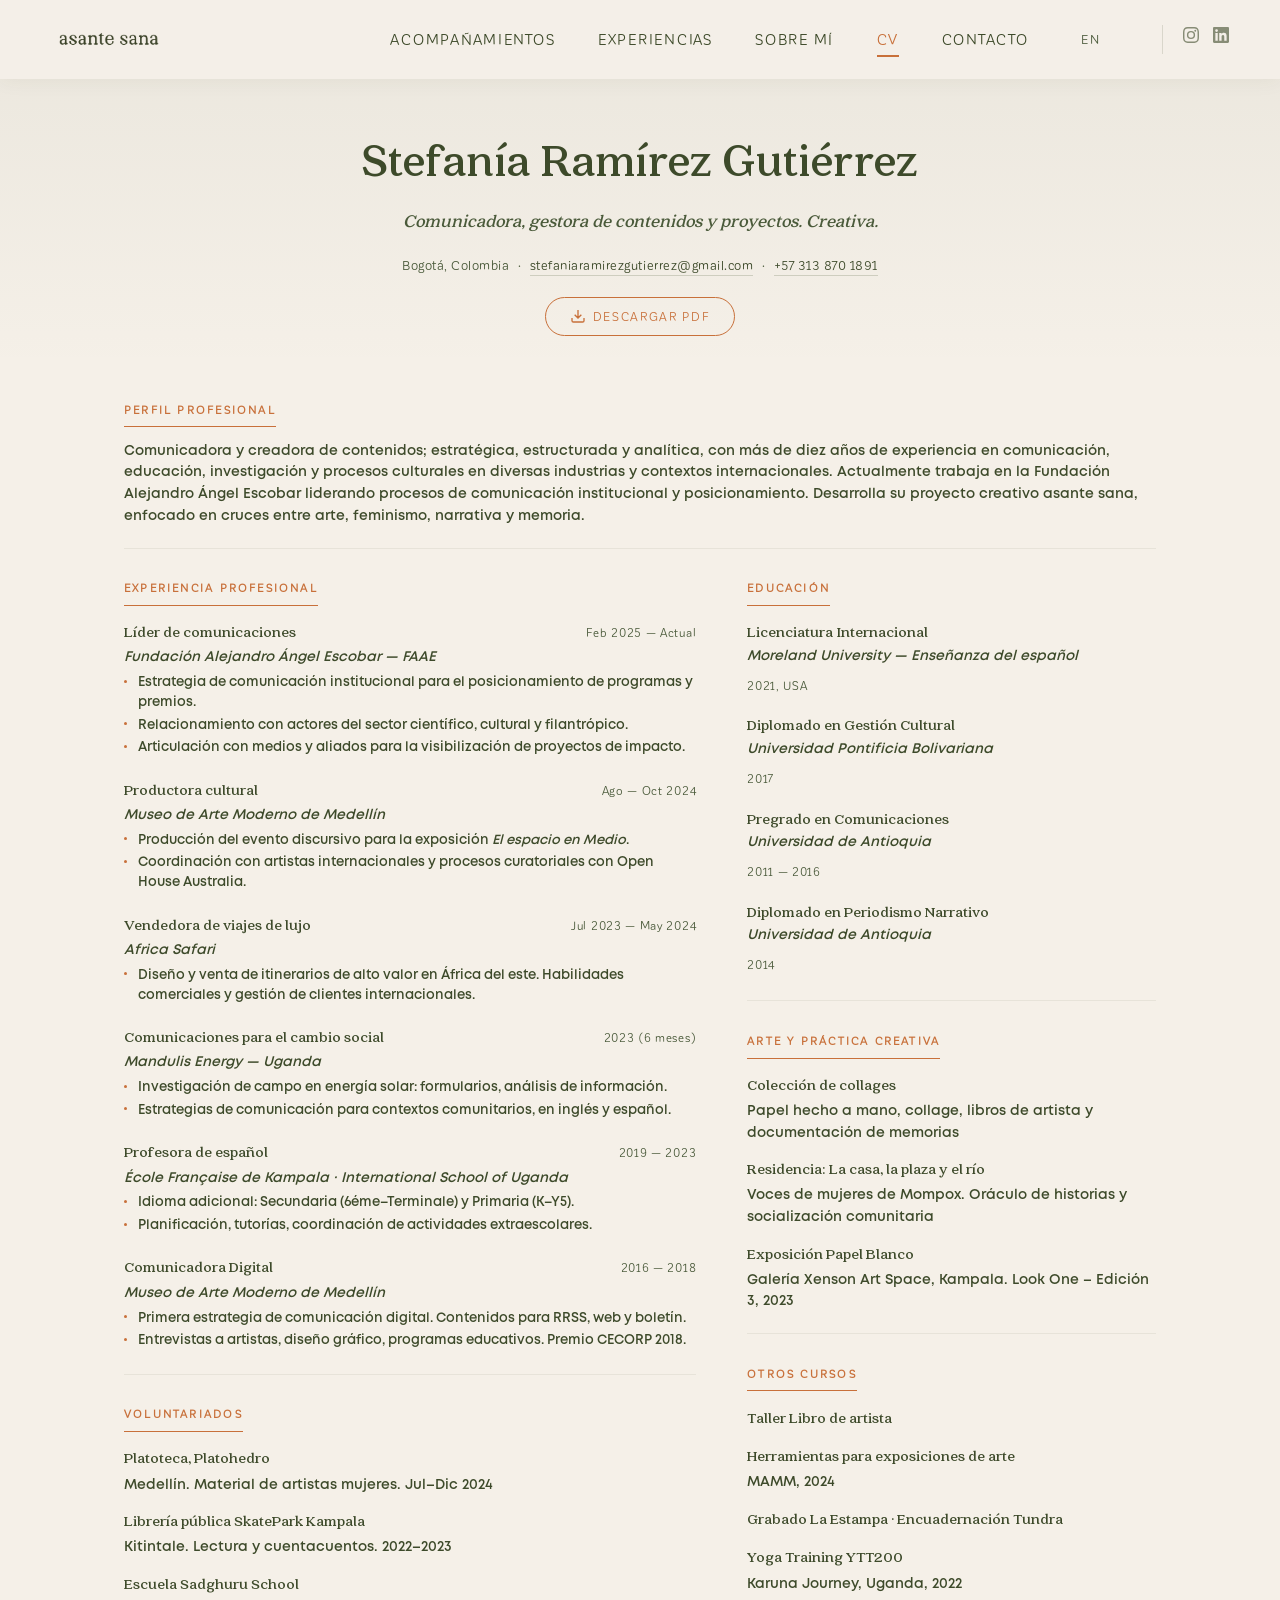
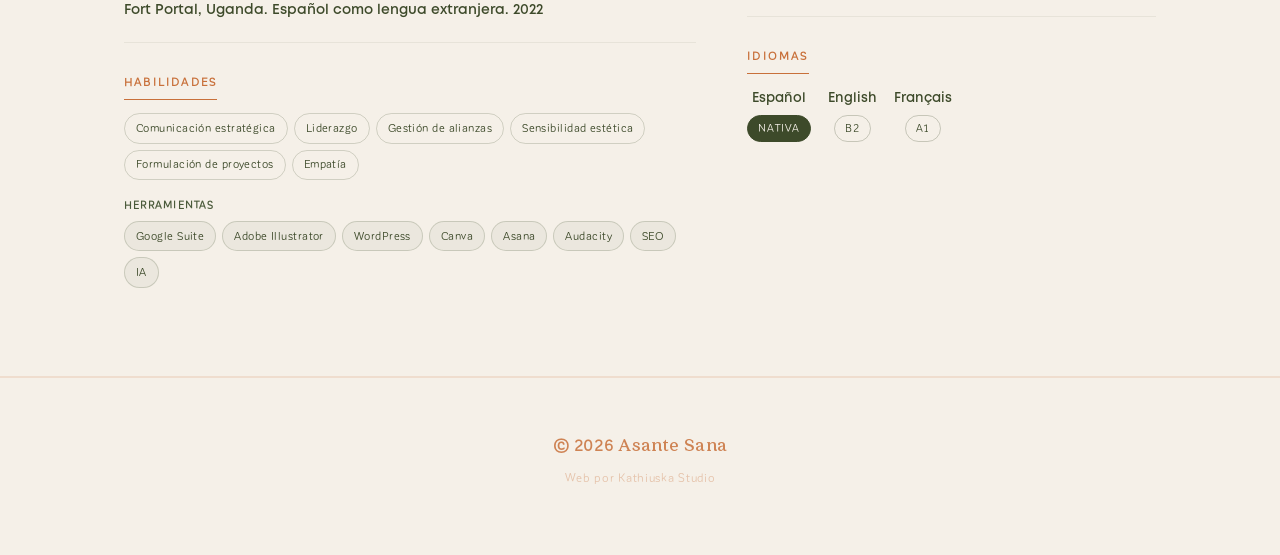
==== commit 1ee09123: "CV: Voluntariados+Habilidades left, Otros cursos+Idiomas right" ====
--- a/site/cv.html
+++ b/site/cv.html
@@ -118,9 +118,41 @@
               </div>
             </div>
           </section>
+
+          <section class="cv-section">
+            <h2 class="cv-section__title">Voluntariados</h2>
+            <div class="cv-section__content">
+              <div class="cv-entry cv-entry--compact"><h3 class="cv-entry__role">Platoteca, Platohedro</h3><p class="cv-entry__desc">Medellín. Material de artistas mujeres. Jul–Dic 2024</p></div>
+              <div class="cv-entry cv-entry--compact"><h3 class="cv-entry__role">Librería pública SkatePark Kampala</h3><p class="cv-entry__desc">Kitintale. Lectura y cuentacuentos. 2022–2023</p></div>
+              <div class="cv-entry cv-entry--compact"><h3 class="cv-entry__role">Escuela Sadghuru School</h3><p class="cv-entry__desc">Fort Portal, Uganda. Español como lengua extranjera. 2022</p></div>
+            </div>
+          </section>
+
+          <section class="cv-section">
+            <h2 class="cv-section__title">Habilidades</h2>
+            <div class="cv-skills">
+              <span class="cv-skill">Comunicación estratégica</span>
+              <span class="cv-skill">Liderazgo</span>
+              <span class="cv-skill">Gestión de alianzas</span>
+              <span class="cv-skill">Sensibilidad estética</span>
+              <span class="cv-skill">Formulación de proyectos</span>
+              <span class="cv-skill">Empatía</span>
+            </div>
+            <h3 class="cv-tools__title">Herramientas</h3>
+            <div class="cv-skills">
+              <span class="cv-skill cv-skill--tool">Google Suite</span>
+              <span class="cv-skill cv-skill--tool">Adobe Illustrator</span>
+              <span class="cv-skill cv-skill--tool">WordPress</span>
+              <span class="cv-skill cv-skill--tool">Canva</span>
+              <span class="cv-skill cv-skill--tool">Asana</span>
+              <span class="cv-skill cv-skill--tool">Audacity</span>
+              <span class="cv-skill cv-skill--tool">SEO</span>
+              <span class="cv-skill cv-skill--tool">IA</span>
+            </div>
+          </section>
         </div>
 
-        <!-- RIGHT: Educación + Arte + Voluntariados + Cursos + Idiomas + Skills -->
+        <!-- RIGHT: Educación + Arte + Otros cursos + Idiomas -->
         <div class="cv-col--side">
           <section class="cv-section">
             <h2 class="cv-section__title">Educación</h2>
@@ -141,60 +173,24 @@
             </div>
           </section>
 
-          <!-- Voluntariados + Otros cursos side by side -->
-          <div class="cv-subgrid">
-            <section class="cv-section">
-              <h2 class="cv-section__title">Voluntariados</h2>
-              <div class="cv-section__content">
-                <div class="cv-entry cv-entry--compact"><h3 class="cv-entry__role">Platoteca, Platohedro</h3><p class="cv-entry__desc">Medellín. Material de artistas mujeres. Jul–Dic 2024</p></div>
-                <div class="cv-entry cv-entry--compact"><h3 class="cv-entry__role">Librería pública SkatePark Kampala</h3><p class="cv-entry__desc">Kitintale. Lectura y cuentacuentos. 2022–2023</p></div>
-                <div class="cv-entry cv-entry--compact"><h3 class="cv-entry__role">Escuela Sadghuru School</h3><p class="cv-entry__desc">Fort Portal, Uganda. Español como lengua extranjera. 2022</p></div>
-              </div>
-            </section>
-            <section class="cv-section">
-              <h2 class="cv-section__title">Otros cursos</h2>
-              <div class="cv-section__content">
-                <div class="cv-entry cv-entry--compact"><h3 class="cv-entry__role">Taller Libro de artista</h3></div>
-                <div class="cv-entry cv-entry--compact"><h3 class="cv-entry__role">Herramientas para exposiciones de arte</h3><p class="cv-entry__desc">MAMM, 2024</p></div>
-                <div class="cv-entry cv-entry--compact"><h3 class="cv-entry__role">Grabado La Estampa · Encuadernación Tundra</h3></div>
-                <div class="cv-entry cv-entry--compact"><h3 class="cv-entry__role">Yoga Training YTT200</h3><p class="cv-entry__desc">Karuna Journey, Uganda, 2022</p></div>
-              </div>
-            </section>
-          </div>
-
-          <!-- Idiomas + Habilidades side by side -->
-          <div class="cv-subgrid">
-            <section class="cv-section">
-              <h2 class="cv-section__title">Idiomas</h2>
-              <div class="cv-langs">
-                <div class="cv-lang"><span class="cv-lang__name">Español</span><span class="cv-lang__level cv-lang__level--native">Nativa</span></div>
-                <div class="cv-lang"><span class="cv-lang__name">English</span><span class="cv-lang__level">B2</span></div>
-                <div class="cv-lang"><span class="cv-lang__name">Français</span><span class="cv-lang__level">A1</span></div>
-              </div>
-            </section>
-            <section class="cv-section">
-              <h2 class="cv-section__title">Habilidades</h2>
-              <div class="cv-skills">
-                <span class="cv-skill">Comunicación estratégica</span>
-                <span class="cv-skill">Liderazgo</span>
-                <span class="cv-skill">Gestión de alianzas</span>
-                <span class="cv-skill">Sensibilidad estética</span>
-                <span class="cv-skill">Formulación de proyectos</span>
-                <span class="cv-skill">Empatía</span>
-              </div>
-              <h3 class="cv-tools__title">Herramientas</h3>
-              <div class="cv-skills">
-                <span class="cv-skill cv-skill--tool">Google Suite</span>
-                <span class="cv-skill cv-skill--tool">Adobe Illustrator</span>
-                <span class="cv-skill cv-skill--tool">WordPress</span>
-                <span class="cv-skill cv-skill--tool">Canva</span>
-                <span class="cv-skill cv-skill--tool">Asana</span>
-                <span class="cv-skill cv-skill--tool">Audacity</span>
-                <span class="cv-skill cv-skill--tool">SEO</span>
-                <span class="cv-skill cv-skill--tool">IA</span>
-              </div>
-            </section>
-          </div>
+          <section class="cv-section">
+            <h2 class="cv-section__title">Otros cursos</h2>
+            <div class="cv-section__content">
+              <div class="cv-entry cv-entry--compact"><h3 class="cv-entry__role">Taller Libro de artista</h3></div>
+              <div class="cv-entry cv-entry--compact"><h3 class="cv-entry__role">Herramientas para exposiciones de arte</h3><p class="cv-entry__desc">MAMM, 2024</p></div>
+              <div class="cv-entry cv-entry--compact"><h3 class="cv-entry__role">Grabado La Estampa · Encuadernación Tundra</h3></div>
+              <div class="cv-entry cv-entry--compact"><h3 class="cv-entry__role">Yoga Training YTT200</h3><p class="cv-entry__desc">Karuna Journey, Uganda, 2022</p></div>
+            </div>
+          </section>
+
+          <section class="cv-section">
+            <h2 class="cv-section__title">Idiomas</h2>
+            <div class="cv-langs">
+              <div class="cv-lang"><span class="cv-lang__name">Español</span><span class="cv-lang__level cv-lang__level--native">Nativa</span></div>
+              <div class="cv-lang"><span class="cv-lang__name">English</span><span class="cv-lang__level">B2</span></div>
+              <div class="cv-lang"><span class="cv-lang__name">Français</span><span class="cv-lang__level">A1</span></div>
+            </div>
+          </section>
 
         </div>
       </div>
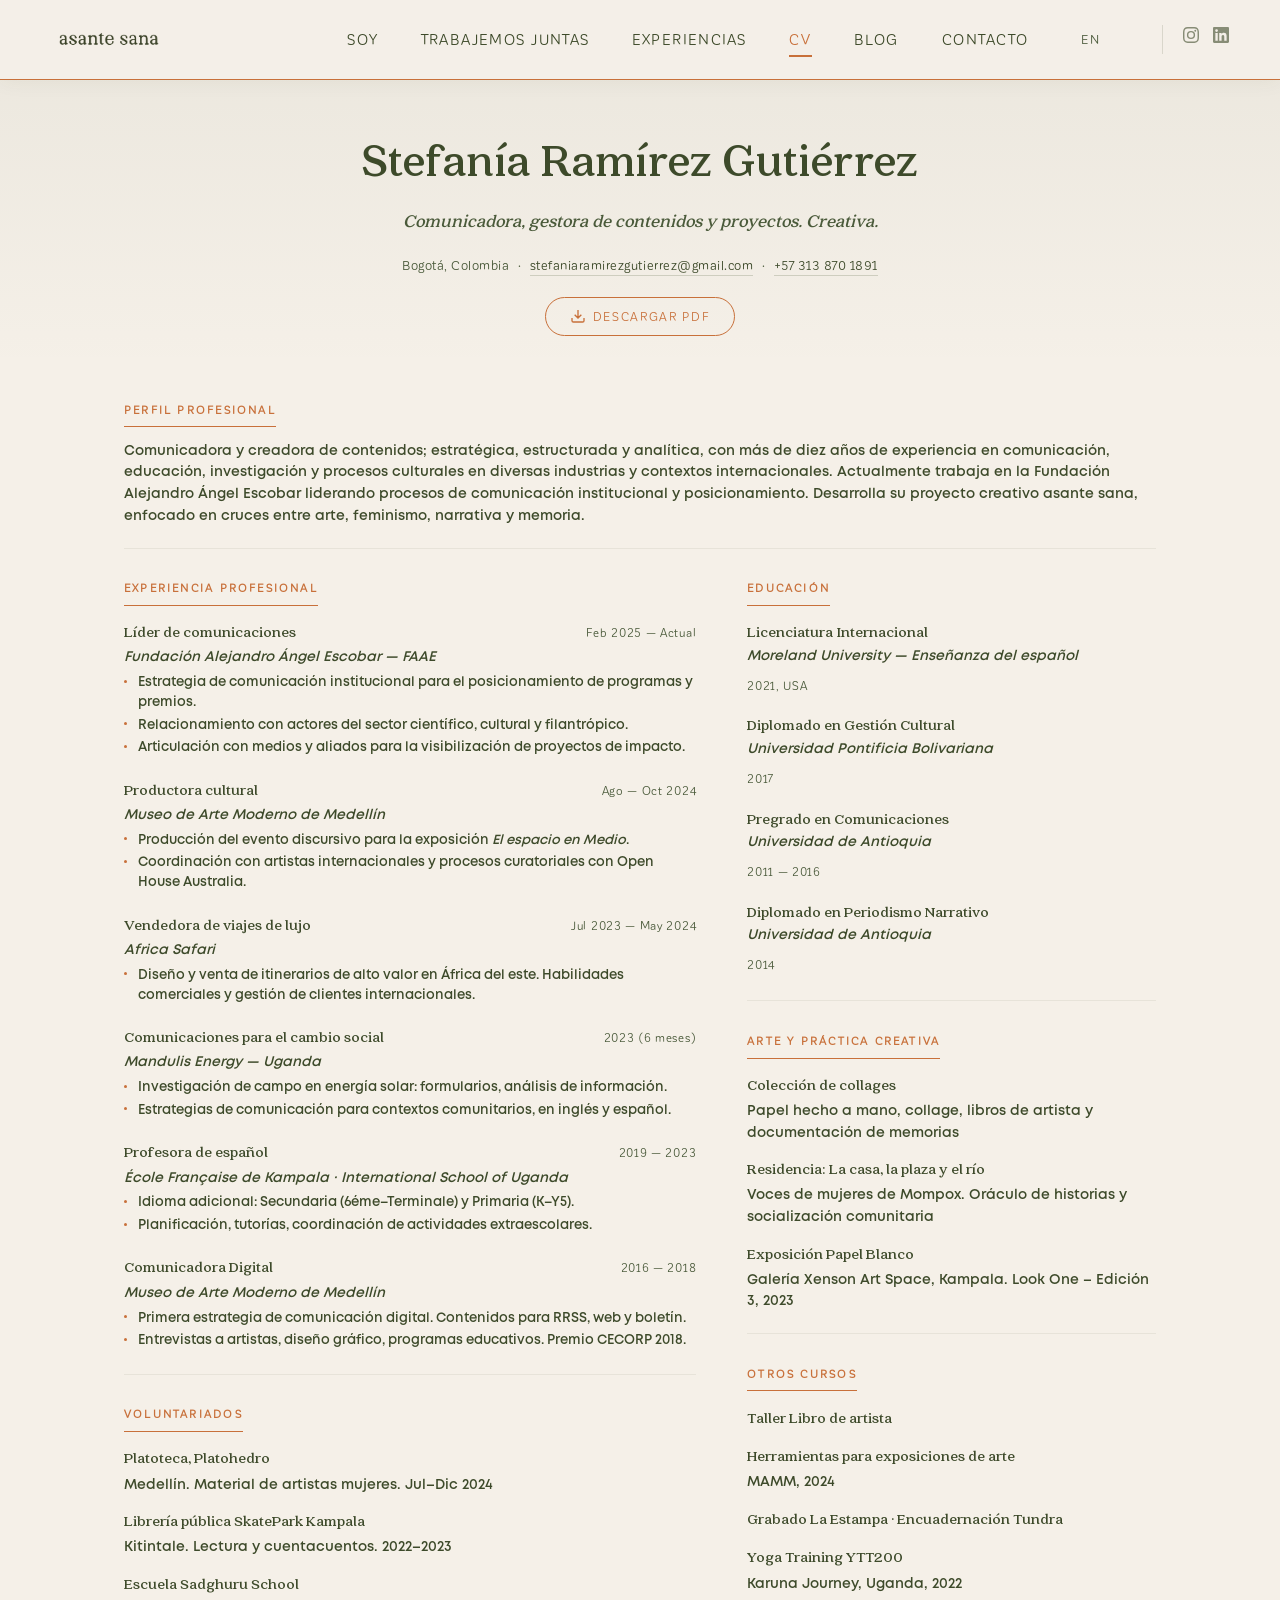
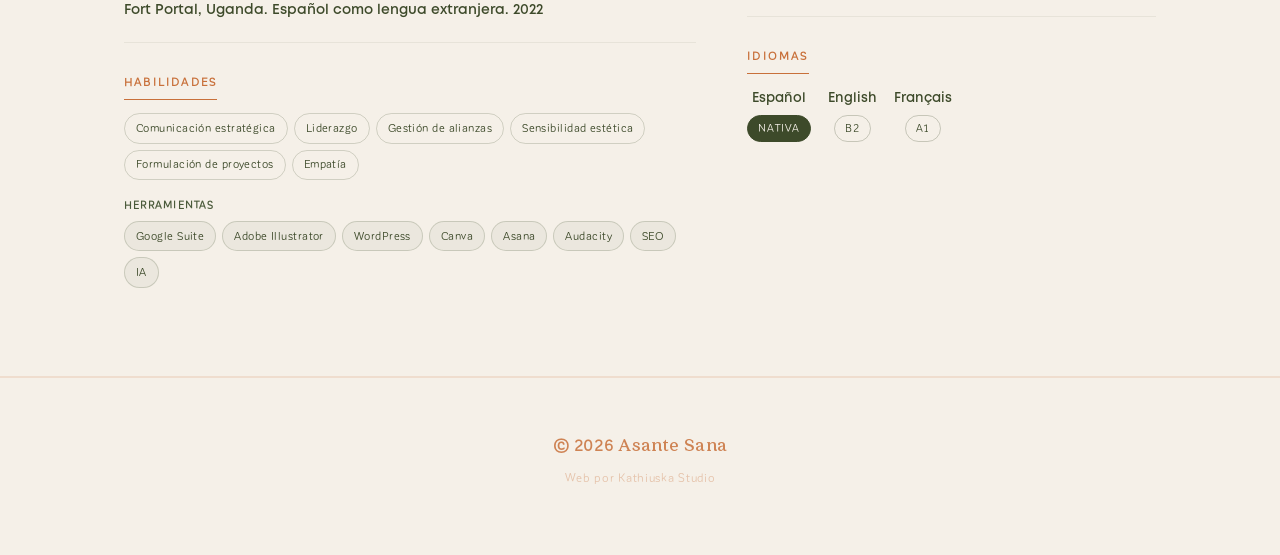
==== commit b7b57ec6: "Sync CV and portfolio nav to match main page order" ====
--- a/site/cv.html
+++ b/site/cv.html
@@ -16,10 +16,11 @@
       <img loading="lazy" src="img/logo/Logo AsanteSana-19.png" alt="Asante Sana">
     </a>
     <div class="nav__links" id="navLinks">
-      <a href="index.html#servicios" class="nav__link">Acompañamientos</a>
+      <a href="index.html#soy" class="nav__link">Soy</a>
+      <a href="index.html#servicios" class="nav__link">Trabajemos juntas</a>
       <a href="index.html#testimonios" class="nav__link">Experiencias</a>
-      <a href="index.html#soy" class="nav__link">Sobre mí</a>
       <a href="cv.html" class="nav__link nav__link--active">CV</a>
+      <a href="https://substack.com/@stefaniarg" target="_blank" class="nav__link">Blog</a>
       <a href="index.html#contacto" class="nav__link">Contacto</a>
       <a href="en.html" class="nav__lang">EN</a>
       <div class="nav__socials">
--- a/site/index.css
+++ b/site/index.css
@@ -81,6 +81,7 @@
   backdrop-filter: blur(12px);
   -webkit-backdrop-filter: blur(12px);
   box-shadow: 0 1px 20px rgba(61, 74, 42, 0.06);
+  border-bottom: 1px solid var(--color-terracotta);
 }
 /* Nav on olive sections */
 .nav.nav--olive.scrolled {
@@ -1033,7 +1034,7 @@
 }
 .footer__message {
   font-family: var(--font-body);
-  font-size: 0.82rem;
+  font-size: 0.7rem;
   line-height: 1.6;
   color: var(--color-terracotta);
   opacity: 0.6;
@@ -1242,6 +1243,8 @@
   background: #fff;
   box-shadow: 0 2px 12px rgba(61,74,42,0.06);
   transition: transform 0.3s ease, box-shadow 0.3s ease;
+  display: flex;
+  flex-direction: column;
 }
 .proyecto-card:hover {
   transform: translateY(-4px);
@@ -1262,6 +1265,9 @@
 }
 .proyecto-card__text {
   padding: 1.2rem 1.4rem;
+  flex: 1;
+  display: flex;
+  flex-direction: column;
 }
 .proyecto-card__title {
   font-family: var(--font-display);
@@ -1284,4 +1290,5 @@
   text-transform: uppercase;
   color: var(--color-terracotta);
   opacity: 0.8;
-}
+  margin-top: auto;
+}
